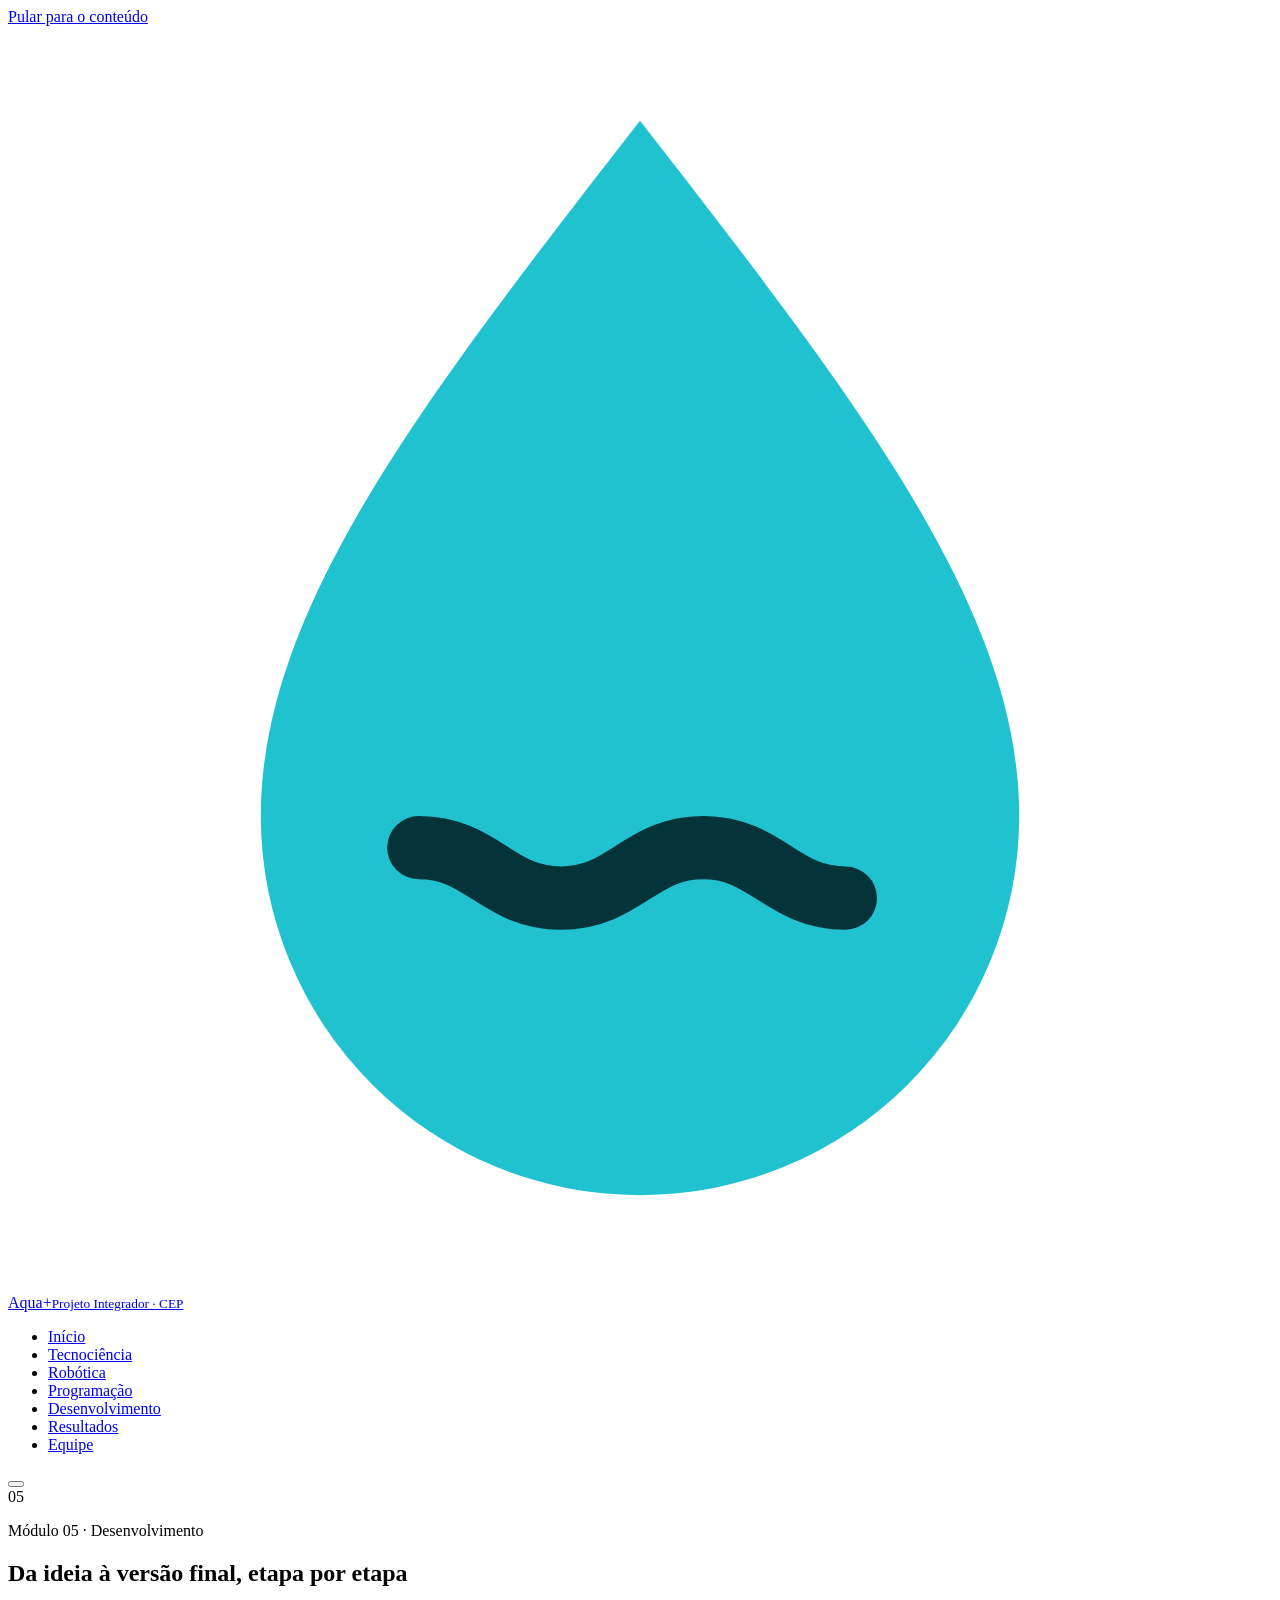
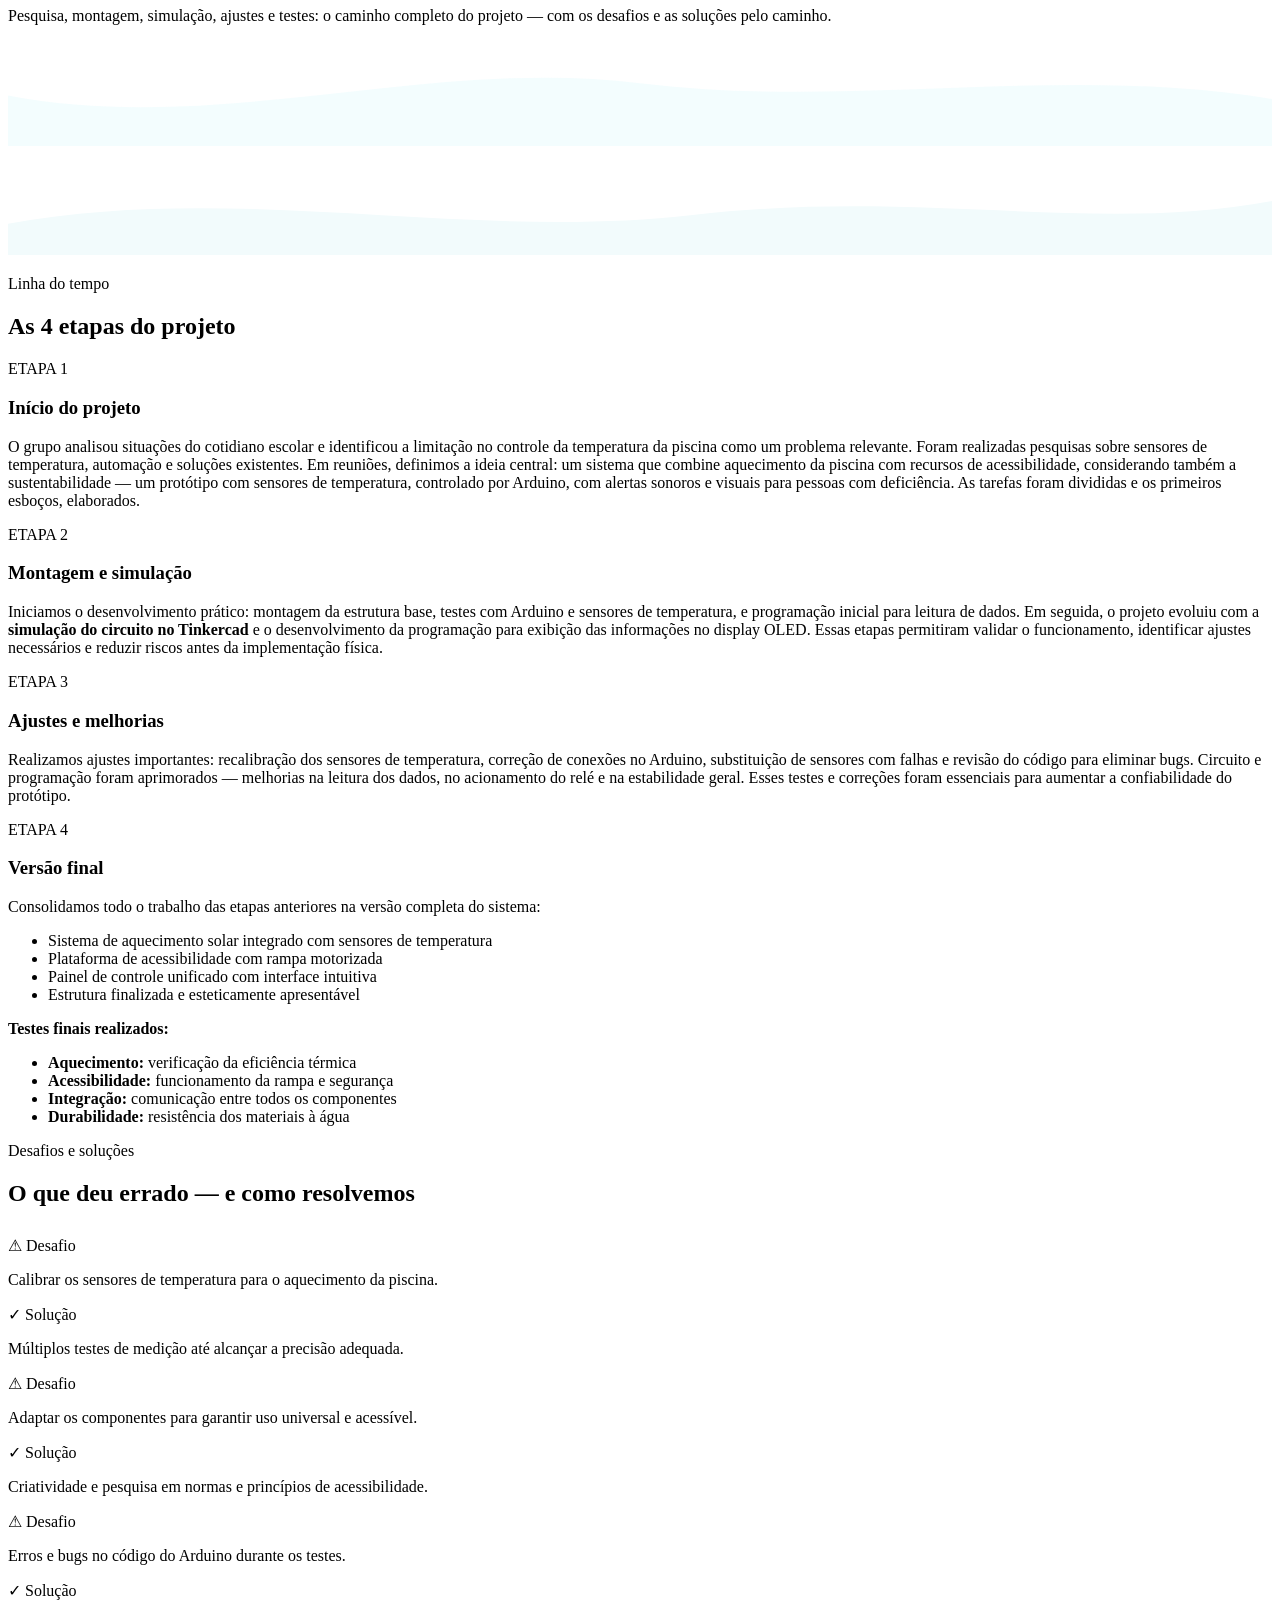
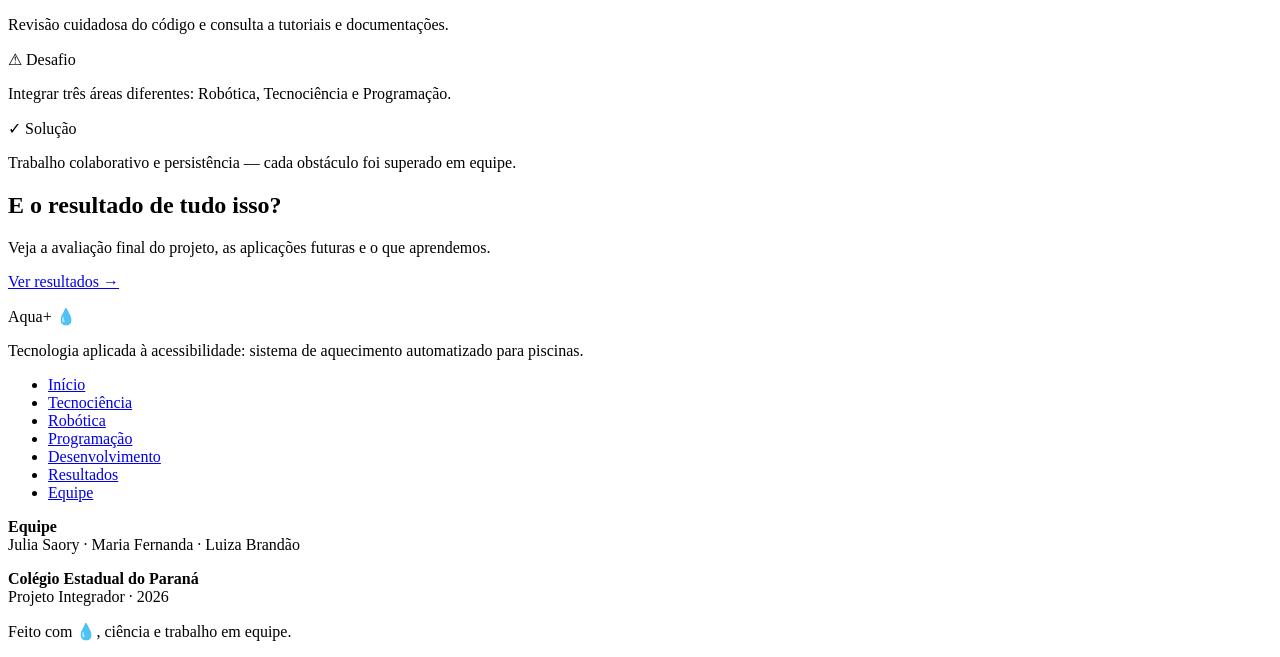
==== desenvolvimento.html @ 969b9881 "Create desenvolvimento.html" ====
<!DOCTYPE html>
<html lang="pt-BR">
<head>
<meta charset="UTF-8">
<meta name="viewport" content="width=device-width, initial-scale=1.0">
<title>Desenvolvimento · Aqua+ — Projeto Integrador CEP</title>
<meta name="description" content="As 4 etapas do projeto: início, montagem e simulação, ajustes e versão final — além dos desafios e soluções encontrados pela equipe.">
<meta name="theme-color" content="#04333a">
<link rel="icon" href="data:image/svg+xml,<svg xmlns=%22http://www.w3.org/2000/svg%22 viewBox=%220 0 100 100%22><text y=%22.9em%22 font-size=%2290%22>💧</text></svg>">
<link rel="preconnect" href="https://fonts.googleapis.com">
<link rel="preconnect" href="https://fonts.gstatic.com" crossorigin>
<link href="https://fonts.googleapis.com/css2?family=Atkinson+Hyperlegible:ital,wght@0,400;0,700;1,400&family=JetBrains+Mono:wght@400;700&family=Unbounded:wght@400;600;700;900&display=swap" rel="stylesheet">
<link rel="stylesheet" href="css/estilo.css">
</head>
<body>
<a class="pular" href="#conteudo">Pular para o conteúdo</a>

<header class="topbar">
  <div class="wrap">
    <a class="brand" href="index.html">
      <svg class="brand-mark" viewBox="0 0 40 40" aria-hidden="true">
        <path d="M20 3C13 12 8 18.5 8 25a12 12 0 0 0 24 0c0-6.5-5-13-12-22Z" fill="#1fc2ce"/>
        <path d="M13 26c2 0 2.5 1.6 4.5 1.6S20 26 22 26s2.5 1.6 4.5 1.6" stroke="#04333a" stroke-width="2" fill="none" stroke-linecap="round"/>
      </svg>
      <span class="brand-text">Aqua+<small>Projeto Integrador · CEP</small></span>
    </a>
    <nav class="menu" aria-label="Navegação principal">
      <ul>
        <li><a href="index.html">Início</a></li>
        <li><a href="tecnociencia.html">Tecnociência</a></li>
        <li><a href="robotica.html">Robótica</a></li>
        <li><a href="programacao.html">Programação</a></li>
        <li><a href="desenvolvimento.html" class="active" aria-current="page">Desenvolvimento</a></li>
        <li><a href="resultados.html">Resultados</a></li>
        <li><a href="equipe.html">Equipe</a></li>
      </ul>
    </nav>
    <button class="nav-toggle" aria-expanded="false" aria-label="Abrir menu">
      <span></span><span></span><span></span>
    </button>
  </div>
</header>

<main id="conteudo">

  <section class="page-hero">
    <span class="ghost" aria-hidden="true">05</span>
    <div class="wrap">
      <p class="mod">Módulo 05 · Desenvolvimento</p>
      <h1>Da ideia à versão final, etapa por etapa</h1>
      <p class="hero-sub">Pesquisa, montagem, simulação, ajustes e testes: o caminho completo do projeto — com os desafios e as soluções pelo caminho.</p>
    </div>
    <div class="waves" aria-hidden="true">
      <svg class="w1" viewBox="0 0 1440 120" preserveAspectRatio="none"><path d="M0 62 C 240 108 480 18 720 48 C 960 78 1200 26 1440 66 L 1440 120 L 0 120 Z" fill="rgba(157,238,243,.12)"/></svg>
      <svg class="w2" viewBox="0 0 1440 120" preserveAspectRatio="none"><path d="M0 84 C 260 36 520 104 780 74 C 1040 44 1240 96 1440 58 L 1440 120 L 0 120 Z" fill="#f2fbfc"/></svg>
    </div>
  </section>

  <!-- LINHA DO TEMPO -->
  <section class="section" id="etapas">
    <div class="wrap">
      <p class="sec-tag">Linha do tempo</p>
      <h2 class="sec-title">As 4 etapas do projeto</h2>

      <div class="timeline">
        <article class="t-item reveal">
          <div class="t-head"><span class="t-badge">ETAPA 1</span><h3>Início do projeto</h3></div>
          <p>
            O grupo analisou situações do cotidiano escolar e identificou a limitação no controle
            da temperatura da piscina como um problema relevante. Foram realizadas pesquisas sobre
            sensores de temperatura, automação e soluções existentes. Em reuniões, definimos a ideia
            central: um sistema que combine aquecimento da piscina com recursos de acessibilidade,
            considerando também a sustentabilidade — um protótipo com sensores de temperatura,
            controlado por Arduino, com alertas sonoros e visuais para pessoas com deficiência.
            As tarefas foram divididas e os primeiros esboços, elaborados.
          </p>
        </article>

        <article class="t-item reveal">
          <div class="t-head"><span class="t-badge">ETAPA 2</span><h3>Montagem e simulação</h3></div>
          <p>
            Iniciamos o desenvolvimento prático: montagem da estrutura base, testes com Arduino e
            sensores de temperatura, e programação inicial para leitura de dados. Em seguida, o
            projeto evoluiu com a <strong>simulação do circuito no Tinkercad</strong> e o
            desenvolvimento da programação para exibição das informações no display OLED. Essas
            etapas permitiram validar o funcionamento, identificar ajustes necessários e reduzir
            riscos antes da implementação física.
          </p>
        </article>

        <article class="t-item reveal">
          <div class="t-head"><span class="t-badge">ETAPA 3</span><h3>Ajustes e melhorias</h3></div>
          <p>
            Realizamos ajustes importantes: recalibração dos sensores de temperatura, correção de
            conexões no Arduino, substituição de sensores com falhas e revisão do código para
            eliminar bugs. Circuito e programação foram aprimorados — melhorias na leitura dos
            dados, no acionamento do relé e na estabilidade geral. Esses testes e correções foram
            essenciais para aumentar a confiabilidade do protótipo.
          </p>
        </article>

        <article class="t-item reveal">
          <div class="t-head"><span class="t-badge">ETAPA 4</span><h3>Versão final</h3></div>
          <p>Consolidamos todo o trabalho das etapas anteriores na versão completa do sistema:</p>
          <ul class="t-list">
            <li>Sistema de aquecimento solar integrado com sensores de temperatura</li>
            <li>Plataforma de acessibilidade com rampa motorizada</li>
            <li>Painel de controle unificado com interface intuitiva</li>
            <li>Estrutura finalizada e esteticamente apresentável</li>
          </ul>
          <p style="margin-top:1rem"><strong>Testes finais realizados:</strong></p>
          <ul class="t-list">
            <li><strong>Aquecimento:</strong> verificação da eficiência térmica</li>
            <li><strong>Acessibilidade:</strong> funcionamento da rampa e segurança</li>
            <li><strong>Integração:</strong> comunicação entre todos os componentes</li>
            <li><strong>Durabilidade:</strong> resistência dos materiais à água</li>
          </ul>
        </article>
      </div>
    </div>
  </section>

  <!-- DESAFIOS -->
  <section class="section" id="desafios" style="padding-top:0">
    <div class="wrap">
      <p class="sec-tag">Desafios e soluções</p>
      <h2 class="sec-title">O que deu errado — e como resolvemos</h2>
      <div class="grid" style="margin-top:1.8rem;gap:1.1rem">
        <div class="d-card reveal">
          <div class="d-l d-desafio"><span class="d-titulo">⚠ Desafio</span><p>Calibrar os sensores de temperatura para o aquecimento da piscina.</p></div>
          <div class="d-l d-solucao"><span class="d-titulo">✓ Solução</span><p>Múltiplos testes de medição até alcançar a precisão adequada.</p></div>
        </div>
        <div class="d-card reveal">
          <div class="d-l d-desafio"><span class="d-titulo">⚠ Desafio</span><p>Adaptar os componentes para garantir uso universal e acessível.</p></div>
          <div class="d-l d-solucao"><span class="d-titulo">✓ Solução</span><p>Criatividade e pesquisa em normas e princípios de acessibilidade.</p></div>
        </div>
        <div class="d-card reveal">
          <div class="d-l d-desafio"><span class="d-titulo">⚠ Desafio</span><p>Erros e bugs no código do Arduino durante os testes.</p></div>
          <div class="d-l d-solucao"><span class="d-titulo">✓ Solução</span><p>Revisão cuidadosa do código e consulta a tutoriais e documentações.</p></div>
        </div>
        <div class="d-card reveal">
          <div class="d-l d-desafio"><span class="d-titulo">⚠ Desafio</span><p>Integrar três áreas diferentes: Robótica, Tecnociência e Programação.</p></div>
          <div class="d-l d-solucao"><span class="d-titulo">✓ Solução</span><p>Trabalho colaborativo e persistência — cada obstáculo foi superado em equipe.</p></div>
        </div>
      </div>
    </div>
  </section>

  <!-- CTA -->
  <section class="section" style="padding-top:0">
    <div class="wrap">
      <div class="cta-band reveal">
        <div>
          <h2>E o resultado de tudo isso?</h2>
          <p>Veja a avaliação final do projeto, as aplicações futuras e o que aprendemos.</p>
        </div>
        <a class="btn btn-solid" href="resultados.html" style="position:relative;z-index:2">Ver resultados →</a>
      </div>
    </div>
  </section>

</main>

<footer class="footer">
  <div class="wrap footer-grid">
    <div>
      <p class="footer-brand">Aqua+ 💧</p>
      <p>Tecnologia aplicada à acessibilidade: sistema de aquecimento automatizado para piscinas.</p>
    </div>
    <nav aria-label="Mapa do site">
      <ul>
        <li><a href="index.html">Início</a></li>
        <li><a href="tecnociencia.html">Tecnociência</a></li>
        <li><a href="robotica.html">Robótica</a></li>
        <li><a href="programacao.html">Programação</a></li>
        <li><a href="desenvolvimento.html">Desenvolvimento</a></li>
        <li><a href="resultados.html">Resultados</a></li>
        <li><a href="equipe.html">Equipe</a></li>
      </ul>
    </nav>
    <div>
      <p><strong>Equipe</strong><br>Julia Saory · Maria Fernanda · Luiza Brandão</p>
      <p><strong>Colégio Estadual do Paraná</strong><br>Projeto Integrador · <span id="ano">2026</span></p>
    </div>
  </div>
  <div class="wrap footer-base"><p>Feito com 💧, ciência e trabalho em equipe.</p></div>
</footer>

<script src="js/script.js"></script>
</body>
</html>
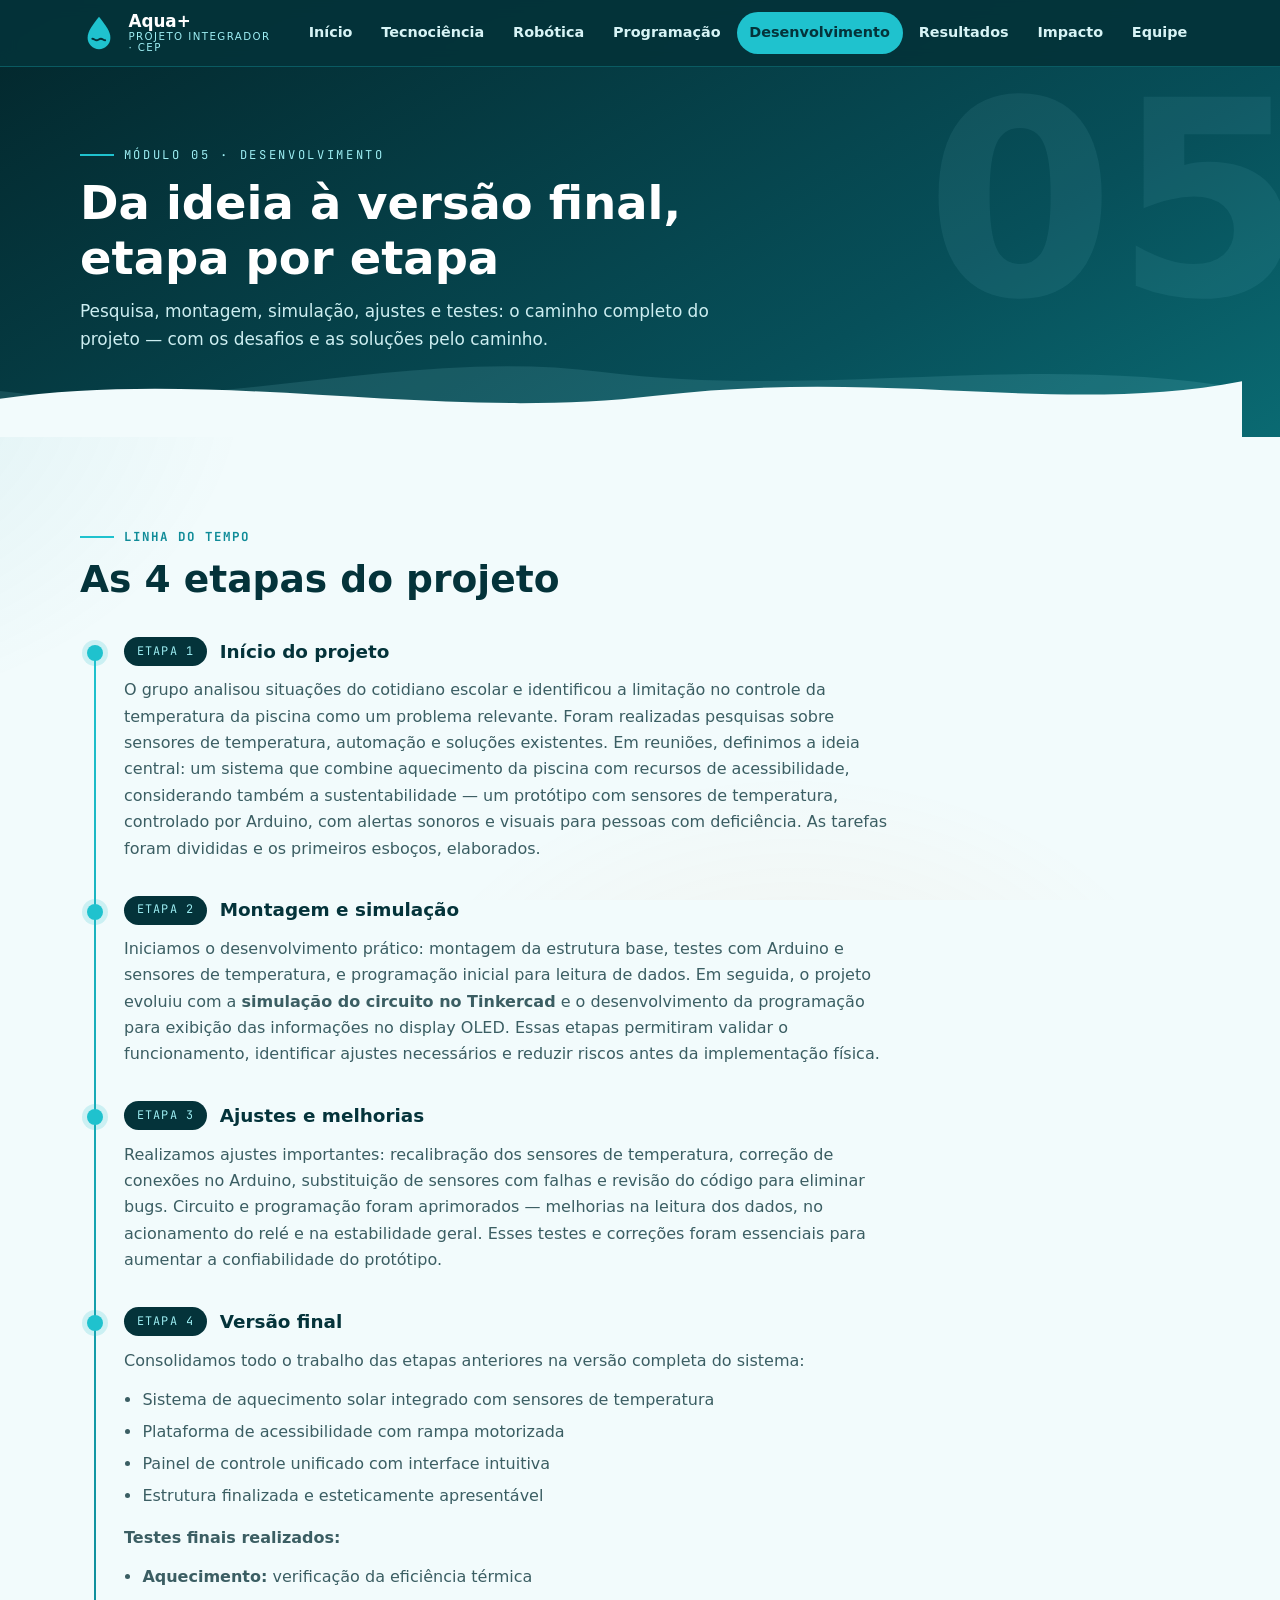
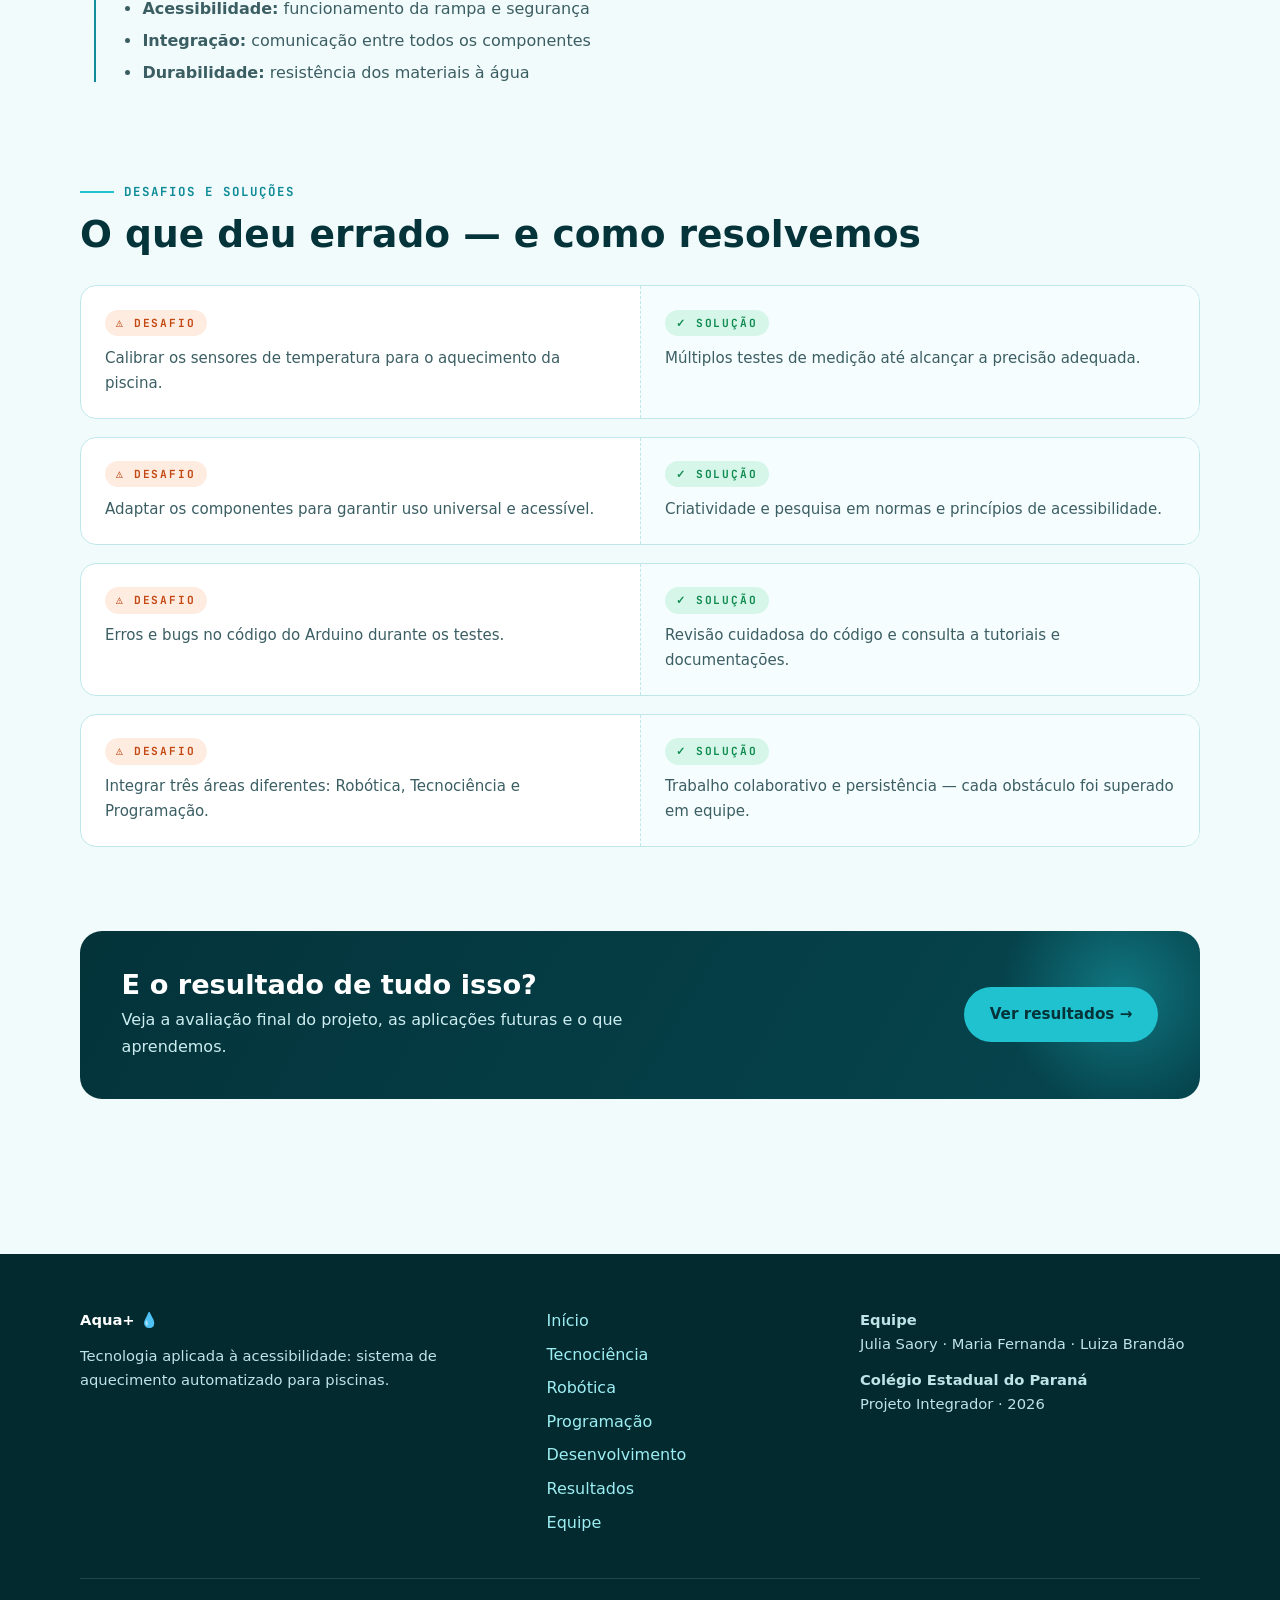
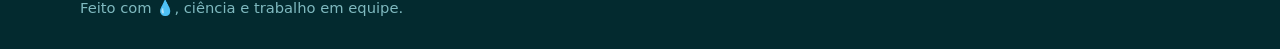
==== commit 3adc01fd: "Add 'Impacto' link to navigation menu" ====
--- a/desenvolvimento.html
+++ b/desenvolvimento.html
@@ -32,7 +32,9 @@
         <li><a href="programacao.html">Programação</a></li>
         <li><a href="desenvolvimento.html" class="active" aria-current="page">Desenvolvimento</a></li>
         <li><a href="resultados.html">Resultados</a></li>
+        <li><a href="impacto.html">Impacto</a></li>
         <li><a href="equipe.html">Equipe</a></li>
+      
       </ul>
     </nav>
     <button class="nav-toggle" aria-expanded="false" aria-label="Abrir menu">
--- a/css/estilo.css
+++ b/css/estilo.css
@@ -0,0 +1,515 @@
+/* ==========================================================================
+   AQUA+ · Projeto Integrador — Robótica, Tecnociência e Programação
+   Paleta: teal profundo + ciano + branco (identidade do PDF)
+   Tipografia: Unbounded (títulos) + Atkinson Hyperlegible (texto) —
+   fonte desenhada para facilitar a leitura, escolha coerente com o
+   tema de acessibilidade do projeto.
+   ========================================================================== */
+
+:root{
+  --fundo:#f2fbfc;        --papel:#ffffff;
+  --tinta:#072e33;        --tinta-suave:#3b5e63;
+  --profundo:#04333a;     --profundo-2:#06464f;
+  --teal:#0f8b98;         --ciano:#1fc2ce;
+  --agua-clara:#9deef3;   --espuma:#d9f6f8;
+  --calor:#ff8a3d;        --calor-2:#f45d2c;
+  --ok:#31d482;           --borda:#bfe7ea;
+  --raio:16px;
+  --sombra:0 14px 34px rgba(4,51,58,.12);
+  --display:'Unbounded',system-ui,sans-serif;
+  --corpo:'Atkinson Hyperlegible',system-ui,sans-serif;
+  --mono:'JetBrains Mono',ui-monospace,monospace;
+}
+
+*{margin:0;padding:0;box-sizing:border-box}
+html{scroll-behavior:smooth}
+[id]{scroll-margin-top:92px}
+img,svg{max-width:100%;height:auto}
+body{
+  font-family:var(--corpo);color:var(--tinta);background:var(--fundo);
+  line-height:1.65;-webkit-font-smoothing:antialiased;
+}
+/* fundo ambiente em camadas (água + calor, bem sutil) */
+body::before{
+  content:"";position:fixed;inset:0;z-index:-1;pointer-events:none;
+  background:
+    radial-gradient(60rem 40rem at 112% -10%, rgba(31,194,206,.16), transparent 60%),
+    radial-gradient(50rem 36rem at -18% 42%, rgba(15,139,152,.10), transparent 60%),
+    radial-gradient(42rem 30rem at 62% 118%, rgba(255,138,61,.08), transparent 60%);
+}
+h1,h2,h3,h4{font-family:var(--display);line-height:1.18;color:var(--profundo)}
+a{color:var(--teal)}
+:focus-visible{outline:3px solid var(--ciano);outline-offset:3px;border-radius:6px}
+
+.pular{
+  position:absolute;left:-999px;top:0;background:var(--ciano);color:var(--profundo);
+  padding:.7rem 1.2rem;border-radius:0 0 10px 0;font-weight:700;z-index:99;text-decoration:none;
+}
+.pular:focus{left:0}
+
+.wrap{width:min(1120px,92%);margin-inline:auto}
+.section{padding:clamp(3.2rem,6.5vw,5.5rem) 0}
+.sec-tag{
+  display:inline-flex;align-items:center;gap:.6rem;font-family:var(--mono);
+  font-size:.78rem;letter-spacing:.16em;text-transform:uppercase;color:var(--teal);font-weight:700;
+}
+.sec-tag::before{content:"";width:34px;height:2px;background:var(--ciano)}
+.sec-title{font-size:clamp(1.55rem,3.4vw,2.35rem);font-weight:700;margin:.6rem 0 .7rem}
+.sec-lead{max-width:66ch;color:var(--tinta-suave);font-size:1.05rem}
+.nota{font-size:.8rem;color:var(--tinta-suave);margin-top:.9rem}
+
+/* ---------- Botões e chips ---------- */
+.btn{
+  display:inline-flex;align-items:center;gap:.5rem;font-family:var(--corpo);font-weight:700;
+  padding:.8rem 1.5rem;border-radius:999px;border:2px solid transparent;cursor:pointer;
+  text-decoration:none;font-size:.95rem;transition:transform .25s,background .25s,border-color .25s;
+}
+.btn:active{transform:scale(.97)}
+.btn-solid{background:var(--ciano);color:var(--profundo)}
+.btn-solid:hover{background:var(--agua-clara);transform:translateY(-2px)}
+.btn-teal{background:var(--teal);color:#fff}
+.btn-teal:hover{background:var(--profundo-2);transform:translateY(-2px)}
+.btn-line{border-color:rgba(157,238,243,.55);color:#eafcff;background:transparent}
+.btn-line:hover{border-color:var(--agua-clara);background:rgba(31,194,206,.12)}
+.btn-line-dark{border-color:var(--teal);color:var(--teal);background:transparent}
+.btn-line-dark:hover{background:rgba(15,139,152,.08)}
+.tag{
+  display:inline-block;background:var(--papel);border:1px solid var(--borda);color:var(--profundo-2);
+  padding:.4rem .85rem;border-radius:999px;font-size:.86rem;font-weight:700;margin:.25rem .3rem .25rem 0;
+}
+
+/* ---------- Barra de navegação ---------- */
+.topbar{
+  position:fixed;inset:0 0 auto;z-index:50;background:rgba(4,51,58,.93);
+  backdrop-filter:blur(8px);border-bottom:1px solid rgba(31,194,206,.28);
+}
+.topbar .wrap{display:flex;align-items:center;justify-content:space-between;gap:1rem;min-height:66px}
+.brand{display:flex;align-items:center;gap:.65rem;text-decoration:none}
+.brand-mark{width:38px;height:38px;flex:none}
+.brand-text{font-family:var(--display);font-weight:700;font-size:1.05rem;color:#fff;line-height:1.05}
+.brand-text small{
+  display:block;font-family:var(--corpo);font-weight:400;font-size:.64rem;
+  letter-spacing:.14em;text-transform:uppercase;color:var(--agua-clara);
+}
+.menu ul{display:flex;gap:.2rem;list-style:none}
+.menu a{
+  display:block;padding:.55rem .8rem;color:#d7f4f6;text-decoration:none;font-weight:700;
+  font-size:.9rem;border-radius:999px;transition:background .25s,color .25s;
+}
+.menu a:hover{color:#fff;background:rgba(31,194,206,.16)}
+.menu a.active{color:var(--profundo);background:var(--ciano)}
+.nav-toggle{display:none;background:none;border:0;padding:.65rem;cursor:pointer}
+.nav-toggle span{display:block;width:24px;height:2px;background:#fff;border-radius:2px;margin:5px 0;transition:.3s}
+
+/* ---------- Hero (Home) ---------- */
+.hero{
+  position:relative;overflow:hidden;color:#fff;padding:9rem 0 0;
+  background:linear-gradient(155deg,#032329 0%,#05434c 55%,#0a5e68 100%);
+}
+.hero::after{
+  content:"";position:absolute;inset:0;pointer-events:none;
+  background:radial-gradient(42rem 26rem at 80% 12%,rgba(31,194,206,.20),transparent 62%);
+  animation:respiro 8s ease-in-out infinite alternate;
+}
+@keyframes respiro{from{opacity:.55}to{opacity:1}}
+.hero-grid{
+  position:relative;z-index:2;display:grid;grid-template-columns:1.12fr .88fr;
+  gap:3rem;align-items:center;padding-bottom:8.5rem;
+}
+.eyebrow{
+  font-family:var(--mono);font-size:.78rem;letter-spacing:.18em;text-transform:uppercase;
+  color:var(--agua-clara);margin-bottom:1.1rem;
+}
+.hero-title{color:#fff;font-size:clamp(2.1rem,5.2vw,3.7rem);font-weight:900;margin-bottom:1.1rem}
+.hero-title em{
+  font-style:normal;color:var(--agua-clara);
+  text-decoration:underline wavy rgba(255,138,61,.75);
+  text-decoration-thickness:3px;text-underline-offset:.35em;
+}
+.hero-sub{color:#cdeef1;max-width:56ch;font-size:1.06rem}
+.hero-actions{display:flex;flex-wrap:wrap;gap:.9rem;margin:1.6rem 0 1.4rem}
+.hero-disc{display:flex;flex-wrap:wrap;gap:.55rem}
+.chip-disc{
+  color:#eafcff;text-decoration:none;font-size:.85rem;font-weight:700;padding:.45rem .95rem;
+  border:1px solid rgba(157,238,243,.4);border-radius:999px;background:rgba(31,194,206,.08);
+  transition:background .25s,transform .25s;
+}
+.chip-disc:hover{background:rgba(31,194,206,.22);transform:translateY(-2px)}
+
+/* ondas no rodapé do hero */
+.waves{position:absolute;left:0;right:0;bottom:-1px;height:110px;overflow:hidden;pointer-events:none;z-index:1}
+.waves svg{position:absolute;bottom:0;left:-3%;width:106%;height:100%}
+.w1{animation:balanco 9s ease-in-out infinite alternate}
+.w2{animation:balanco 6.5s ease-in-out infinite alternate-reverse}
+@keyframes balanco{from{transform:translateX(-1.3%)}to{transform:translateX(1.3%)}}
+
+/* ---------- Display estilo OLED ---------- */
+.oled{
+  position:relative;background:#050d0f;border:1px solid rgba(157,238,243,.35);border-radius:18px;
+  padding:1.4rem 1.5rem;font-family:var(--mono);color:var(--agua-clara);
+  box-shadow:0 0 0 6px rgba(31,194,206,.08),0 26px 60px rgba(0,0,0,.45);
+}
+.oled::after{
+  content:"";position:absolute;inset:0;border-radius:18px;pointer-events:none;
+  background:linear-gradient(115deg,rgba(255,255,255,.09),transparent 42%);
+}
+.oled-head{
+  display:flex;justify-content:space-between;gap:1rem;font-size:.68rem;letter-spacing:.18em;
+  color:#5fb9c0;border-bottom:1px dashed rgba(157,238,243,.25);padding-bottom:.6rem;margin-bottom:.9rem;
+}
+.oled-temp{
+  font-size:clamp(2.3rem,5vw,3.3rem);font-weight:700;color:#eafcff;
+  text-shadow:0 0 20px rgba(31,194,206,.55);margin-bottom:.6rem;
+}
+.oled-line{display:flex;justify-content:space-between;font-size:.85rem;padding:.22rem 0}
+.oled-status{margin-top:.8rem;font-size:.8rem;color:#7fcdd3}
+.oled .ok{color:var(--ok)} .oled .standby{color:#ffd27a}
+.cursor{animation:pisca 1s steps(2) infinite}
+@keyframes pisca{50%{opacity:0}}
+
+/* ---------- Faixa de estatísticas ---------- */
+.stats{position:relative;z-index:3;margin-top:-3.4rem}
+.stats-grid{
+  display:grid;grid-template-columns:repeat(4,1fr);background:var(--papel);
+  border:1px solid var(--borda);border-radius:var(--raio);box-shadow:var(--sombra);overflow:hidden;
+}
+.stat{padding:1.35rem 1.55rem;border-left:1px solid var(--borda)}
+.stat:first-child{border-left:0}
+.stat b{display:block;font-family:var(--display);font-size:clamp(1.15rem,2.3vw,1.6rem);color:var(--profundo-2);margin-bottom:.2rem}
+.stat span{font-size:.84rem;color:var(--tinta-suave)}
+
+/* ---------- Hero das páginas internas ---------- */
+.page-hero{
+  position:relative;overflow:hidden;color:#fff;padding:8.6rem 0 5.2rem;
+  background:linear-gradient(150deg,#03262b,#07505a 70%,#0a6a72);
+}
+.page-hero h1{color:#fff;font-size:clamp(1.8rem,4.4vw,2.9rem);font-weight:800;max-width:22ch;margin:.7rem 0 .8rem}
+.page-hero .hero-sub{max-width:62ch}
+.page-hero .mod{
+  font-family:var(--mono);font-size:.76rem;letter-spacing:.22em;text-transform:uppercase;
+  color:var(--agua-clara);display:inline-flex;align-items:center;gap:.6rem;
+}
+.page-hero .mod::before{content:"";width:34px;height:2px;background:var(--ciano)}
+.ghost{
+  position:absolute;right:-1.5rem;top:46%;transform:translateY(-50%);z-index:0;
+  font-family:var(--display);font-weight:900;line-height:1;user-select:none;pointer-events:none;
+  font-size:clamp(9rem,24vw,17rem);color:rgba(157,238,243,.07);
+}
+.page-hero .wrap{position:relative;z-index:2}
+
+/* ---------- Grades e cards ---------- */
+.grid{display:grid;gap:1.25rem}
+.g2{grid-template-columns:repeat(2,1fr)}
+.g3{grid-template-columns:repeat(3,1fr)}
+.g4{grid-template-columns:repeat(4,1fr)}
+.split{display:grid;grid-template-columns:1.08fr .92fr;gap:2.6rem;align-items:start}
+.card{
+  background:var(--papel);border:1px solid var(--borda);border-radius:var(--raio);
+  padding:1.55rem;position:relative;transition:transform .3s,box-shadow .3s,border-color .3s;
+}
+@media(hover:hover){
+  .card:hover{transform:translateY(-5px);box-shadow:var(--sombra);border-color:var(--ciano)}
+}
+.card .ico{
+  width:48px;height:48px;border-radius:13px;display:grid;place-items:center;font-size:1.45rem;
+  background:var(--espuma);border:1px solid var(--borda);margin-bottom:1rem;
+}
+.card.heat .ico{background:#ffeadb;border-color:#ffd0b0}
+.card h3{font-size:1.02rem;margin-bottom:.45rem}
+.card p{color:var(--tinta-suave);font-size:.94rem}
+.card-link{display:inline-block;margin-top:.9rem;font-weight:700;text-decoration:none;color:var(--teal)}
+.card-link:hover{text-decoration:underline}
+.card ul{margin:.6rem 0 0 1.1rem;color:var(--tinta-suave);font-size:.92rem}
+.card li{margin-bottom:.3rem}
+
+.painel{
+  background:linear-gradient(140deg,#05434c,#04333a);color:#eafcff;border-radius:20px;
+  padding:2.1rem 2.2rem;position:relative;overflow:hidden;
+}
+.painel::after{
+  content:"";position:absolute;right:-60px;top:-70px;width:230px;height:230px;border-radius:50%;
+  background:radial-gradient(circle,rgba(31,194,206,.35),transparent 65%);pointer-events:none;
+}
+.painel p{color:#cdeef1}
+.painel-rotulo{
+  font-family:var(--mono);font-size:.72rem;letter-spacing:.2em;text-transform:uppercase;
+  color:var(--agua-clara);margin-bottom:.7rem;
+}
+
+.checklist{list-style:none;display:grid;gap:.8rem}
+.checklist li{
+  display:flex;gap:.85rem;align-items:flex-start;background:var(--papel);
+  border:1px solid var(--borda);border-radius:13px;padding:.95rem 1.15rem;
+}
+.checklist .ok{
+  flex:none;width:27px;height:27px;border-radius:50%;display:grid;place-items:center;
+  background:rgba(49,212,130,.16);color:#0f8b50;font-weight:700;font-size:.85rem;
+}
+.checklist .melhoria .ok{background:rgba(255,138,61,.2);color:#c24914}
+
+/* ---------- Linha do tempo ---------- */
+.timeline{position:relative;display:grid;gap:2.1rem;padding-left:44px;margin-top:2.2rem}
+.timeline::before{
+  content:"";position:absolute;left:14px;top:10px;bottom:10px;width:2px;
+  background:linear-gradient(var(--ciano),var(--teal));
+}
+.t-item{position:relative}
+.t-item::before{
+  content:"";position:absolute;left:-37px;top:8px;width:16px;height:16px;border-radius:50%;
+  background:var(--ciano);box-shadow:0 0 0 5px rgba(31,194,206,.18);
+}
+.t-head{display:flex;flex-wrap:wrap;align-items:center;gap:.8rem;margin-bottom:.7rem}
+.t-badge{
+  font-family:var(--mono);font-size:.74rem;letter-spacing:.1em;background:var(--profundo);
+  color:var(--agua-clara);padding:.3rem .8rem;border-radius:999px;
+}
+.t-item h3{font-size:1.15rem}
+.t-item p{color:var(--tinta-suave);max-width:75ch}
+.t-list{margin:.8rem 0 0 1.15rem;color:var(--tinta-suave)}
+.t-list li{margin-bottom:.35rem}
+
+/* ---------- Desafios × Soluções ---------- */
+.d-card{
+  display:grid;grid-template-columns:1fr 1fr;background:var(--papel);
+  border:1px solid var(--borda);border-radius:var(--raio);overflow:hidden;
+}
+.d-l{padding:1.4rem 1.5rem}
+.d-l + .d-l{border-left:1px dashed var(--borda);background:#f6fdfe}
+.d-titulo{
+  display:inline-block;font-family:var(--mono);font-size:.7rem;letter-spacing:.16em;
+  text-transform:uppercase;padding:.25rem .7rem;border-radius:999px;margin-bottom:.6rem;font-weight:700;
+}
+.d-desafio .d-titulo{background:rgba(255,138,61,.16);color:#c24914}
+.d-solucao .d-titulo{background:rgba(49,212,130,.16);color:#0f8b50}
+.d-l p{color:var(--tinta-suave);font-size:.94rem}
+
+/* ---------- Fluxo (Robótica) ---------- */
+.flow{display:grid;grid-template-columns:1fr 36px 1fr 36px 1fr;gap:.9rem;align-items:stretch;margin-top:2rem}
+.flow-node{
+  background:var(--papel);border:1px solid var(--borda);border-radius:var(--raio);
+  padding:1.5rem;text-align:center;transition:transform .3s,box-shadow .3s;
+}
+.flow-node:hover{transform:translateY(-4px);box-shadow:var(--sombra)}
+.flow-node .f-ico{font-size:2rem;display:block;margin-bottom:.7rem}
+.flow-node h3{font-size:1rem;margin-bottom:.4rem}
+.flow-node p{color:var(--tinta-suave);font-size:.9rem}
+.flow-arrow{display:grid;place-items:center;color:var(--teal);font-size:1.7rem;animation:empurra 1.6s ease-in-out infinite}
+@keyframes empurra{50%{transform:translateX(6px)}}
+
+/* ---------- Etapas de lógica (Programação) ---------- */
+.steps{list-style:none;display:grid;gap:1rem;counter-reset:passo}
+.steps li{
+  display:grid;grid-template-columns:52px 1fr;gap:1.15rem;align-items:center;
+  background:var(--papel);border:1px solid var(--borda);border-radius:var(--raio);padding:1.15rem 1.4rem;
+}
+.f-num{
+  width:52px;height:52px;border-radius:14px;background:var(--profundo);color:var(--agua-clara);
+  font-family:var(--display);font-weight:700;font-size:1.2rem;display:grid;place-items:center;
+}
+.steps h3{font-size:1rem;margin-bottom:.2rem}
+.steps p{color:var(--tinta-suave);font-size:.93rem}
+
+/* ---------- Bloco de código ---------- */
+.codigo{
+  background:#04262b;border:1px solid rgba(31,194,206,.3);border-radius:14px;overflow:hidden;
+  box-shadow:var(--sombra);
+}
+.cod-head{
+  display:flex;gap:.6rem;align-items:center;padding:.7rem 1.1rem;
+  border-bottom:1px solid rgba(157,238,243,.16);font-family:var(--mono);font-size:.75rem;color:#7fcdd3;
+}
+.codigo pre{
+  padding:1.15rem 1.25rem;overflow:auto;font-family:var(--mono);
+  font-size:.85rem;line-height:1.65;color:#d9f6f8;
+}
+.kw{color:#5ee1e6;font-weight:700}.fn{color:#ffd27a}.str{color:#9ff0b0}
+.num{color:#ffb08a}.com{color:#5e8a8f;font-style:italic}.pp{color:#9deef3}
+
+/* ---------- Simulador ---------- */
+.sim{display:grid;grid-template-columns:1fr 1fr;gap:2.2rem;align-items:center;margin-top:2rem}
+.sim-controls{background:var(--papel);border:1px solid var(--borda);border-radius:var(--raio);padding:1.8rem}
+.sim-label{display:flex;justify-content:space-between;align-items:center;font-weight:700;margin-bottom:.7rem}
+.sim-out{font-family:var(--mono);color:var(--teal);font-size:1.15rem}
+input[type=range]{width:100%;accent-color:var(--teal);cursor:pointer;height:2rem}
+.sim-actions{display:flex;flex-wrap:wrap;align-items:center;gap:1rem;margin:1.2rem 0}
+.sim-alvo{font-size:.9rem;color:var(--tinta-suave)}
+.sim-leds{list-style:none;display:grid;gap:.55rem;margin-top:.6rem}
+.sim-leds li{display:flex;align-items:center;gap:.65rem;font-size:.92rem;color:var(--tinta-suave)}
+.led{
+  width:13px;height:13px;border-radius:50%;background:#2a4d52;flex:none;
+  box-shadow:inset 0 0 3px rgba(0,0,0,.6);transition:.3s;
+}
+.led.on{background:var(--ok);box-shadow:0 0 13px var(--ok)}
+#led-rele.on{background:var(--calor);box-shadow:0 0 13px var(--calor)}
+.gauge{
+  position:relative;height:10px;border-radius:99px;margin-top:1.15rem;
+  background:linear-gradient(90deg,#3aa7c9,#1fc2ce 45%,#ffd27a 72%,#ff8a3d);
+}
+.gauge-zone{
+  position:absolute;top:-5px;bottom:-5px;left:58%;width:4%;
+  background:rgba(255,255,255,.35);border:1px solid #fff;border-radius:6px;
+}
+.gauge-pin{
+  position:absolute;top:50%;left:44%;width:17px;height:17px;border-radius:50%;
+  background:#fff;border:3px solid var(--profundo);transform:translate(-50%,-50%);
+  transition:left .25s;box-shadow:0 2px 8px rgba(0,0,0,.4);
+}
+.gauge-scale{display:flex;justify-content:space-between;font-family:var(--mono);font-size:.68rem;color:#5fb9c0;margin-top:.45rem}
+
+/* ---------- Tecnociência: visuais de óptica ---------- */
+.vis{
+  height:112px;border-radius:13px;border:1px solid var(--borda);position:relative;
+  overflow:hidden;margin-bottom:1.15rem;
+}
+.vis i{position:absolute;width:3px;border-radius:2px;background:linear-gradient(#fff,#ffd27a)}
+.vis-absorcao{background:linear-gradient(180deg,#d9f6f8 0 52%,#0a4a52 52%)}
+.vis-absorcao i{height:42px;top:6px;transform:rotate(18deg)}
+.vis-absorcao i:nth-of-type(1){left:24%}
+.vis-absorcao i:nth-of-type(2){left:48%}
+.vis-absorcao i:nth-of-type(3){left:72%}
+.vis-absorcao::before{content:"☀";position:absolute;top:6px;left:8px;font-size:1.3rem}
+.vis-absorcao::after{
+  content:"▲ energia térmica";position:absolute;bottom:8px;right:10px;
+  color:#9deef3;font-size:.66rem;font-family:var(--mono);letter-spacing:.08em;
+}
+.vis-reflexao{background:#0a4a52}
+.vis-reflexao::before{
+  content:"";position:absolute;left:10%;right:10%;bottom:26px;height:4px;border-radius:2px;
+  background:linear-gradient(90deg,#1fc2ce,#9deef3);
+}
+.vis-reflexao i{height:54px;bottom:30px}
+.vis-reflexao i:nth-of-type(1){left:38%;transform:rotate(45deg);transform-origin:bottom center}
+.vis-reflexao i:nth-of-type(2){left:calc(38% + 2px);transform:rotate(-45deg);transform-origin:bottom center}
+.vis-refracao{background:linear-gradient(180deg,#eafcff 0 50%,#7adfe6 50%)}
+.vis-refracao i{width:4px;left:50%;background:linear-gradient(#ffb08a,#f45d2c)}
+.vis-refracao i:nth-of-type(1){height:46px;top:6px;transform:translateX(-50%) rotate(24deg);transform-origin:bottom center}
+.vis-refracao i:nth-of-type(2){height:46px;top:52px;transform:translateX(-50%) rotate(9deg);transform-origin:top center}
+
+/* Disco de Newton */
+.analogias{display:grid;grid-template-columns:1fr 1fr;gap:1.25rem;margin-top:2rem}
+.disco-area{text-align:center}
+.disco-wrap{position:relative;width:180px;height:180px;margin:1.2rem auto}
+.disco{
+  width:100%;height:100%;border-radius:50%;position:relative;
+  background:conic-gradient(#ff5d5d,#ffa94d,#ffe74c,#7bd94c,#4cc9f0,#7b68ee,#ff5d5d);
+  box-shadow:0 10px 26px rgba(4,51,58,.25),inset 0 0 0 6px #fff;
+}
+.disco::after{
+  content:"";position:absolute;inset:0;border-radius:50%;background:rgba(255,255,255,.6);
+  opacity:0;transition:opacity .5s;
+}
+.disco.girando{animation:girar 1.1s linear infinite}
+.disco.girando::after{opacity:1}
+@keyframes girar{to{transform:rotate(360deg)}}
+.figura{background:var(--papel);border:1px solid var(--borda);border-radius:var(--raio);padding:1.4rem}
+.figura figcaption{font-size:.85rem;color:var(--tinta-suave);margin-top:.8rem}
+
+/* Fórmulas e passos de cálculo */
+.passos{display:grid;gap:.7rem;margin-top:1.6rem}
+.passo{
+  display:flex;flex-wrap:wrap;justify-content:space-between;gap:.5rem;align-items:baseline;
+  background:var(--papel);border:1px solid var(--borda);border-radius:12px;padding:.85rem 1.2rem;
+}
+.passo span{color:var(--tinta-suave);font-size:.9rem}
+.passo b{font-family:var(--mono);font-size:.92rem;color:var(--profundo-2)}
+.passo.destaque{background:var(--profundo);border-color:var(--profundo)}
+.passo.destaque span{color:var(--agua-clara)}
+.passo.destaque b{color:#fff}
+.formula-chips{display:flex;flex-wrap:wrap;gap:.6rem;margin-top:1.1rem}
+
+/* Calculadora */
+.calc{
+  background:var(--papel);border:1px solid var(--borda);border-radius:20px;
+  box-shadow:var(--sombra);padding:2rem;display:grid;grid-template-columns:1fr 1fr;gap:2rem;margin-top:2rem;
+}
+.calc label{display:block;font-weight:700;margin-bottom:.4rem;font-size:.92rem}
+.calc input{
+  width:100%;padding:.75rem .9rem;border:1.5px solid var(--borda);border-radius:10px;
+  font-family:var(--mono);font-size:1rem;color:var(--profundo-2);background:#fbfeff;margin-bottom:1.1rem;
+}
+.calc input:focus{outline:3px solid var(--ciano);outline-offset:2px;border-color:var(--ciano)}
+.calc-resultado{
+  background:var(--profundo);border-radius:var(--raio);padding:1.6rem;color:#eafcff;
+  display:grid;gap:.9rem;align-content:center;
+}
+.res-num{font-family:var(--mono);font-size:clamp(1.05rem,2vw,1.35rem);color:#fff;font-weight:700}
+.res-lbl{font-size:.75rem;letter-spacing:.14em;text-transform:uppercase;color:var(--agua-clara)}
+
+/* ---------- Equipe ---------- */
+.eq-card{text-align:center}
+.avatar{
+  width:96px;height:96px;border-radius:50%;margin:0 auto 1.1rem;display:grid;place-items:center;
+  font-family:var(--display);font-weight:900;font-size:1.7rem;color:#fff;
+  box-shadow:0 10px 24px rgba(4,51,58,.22);
+}
+.av-1{background:linear-gradient(140deg,#0f8b98,#1fc2ce)}
+.av-2{background:linear-gradient(140deg,#06464f,#0f8b98)}
+.av-3{background:linear-gradient(140deg,#f45d2c,#ff8a3d)}
+.eq-card h3{font-size:1.1rem}
+.eq-card p{color:var(--tinta-suave);font-size:.9rem}
+
+/* ---------- CTA final ---------- */
+.cta-band{
+  display:flex;flex-wrap:wrap;justify-content:space-between;align-items:center;gap:1.6rem;
+  background:linear-gradient(120deg,var(--profundo),var(--profundo-2));border-radius:22px;
+  color:#fff;padding:2.4rem 2.6rem;position:relative;overflow:hidden;
+}
+.cta-band::after{
+  content:"";position:absolute;right:-50px;top:-70px;width:260px;height:260px;border-radius:50%;
+  background:radial-gradient(circle,rgba(31,194,206,.4),transparent 65%);pointer-events:none;
+}
+.cta-band h2{color:#fff;font-size:clamp(1.25rem,2.6vw,1.7rem);margin-bottom:.4rem}
+.cta-band p{color:#cdeef1;max-width:52ch}
+
+/* ---------- Rodapé ---------- */
+.footer{background:#032a2f;color:#bfe4e8;margin-top:4.5rem}
+.footer-grid{display:grid;grid-template-columns:1.25fr .8fr 1fr;gap:2.6rem;padding:3.4rem 0 2.6rem}
+.footer-brand{font-family:var(--display);font-weight:700;font-size:1.35rem;color:#fff;margin-bottom:.6rem}
+.footer nav ul{list-style:none;display:grid;gap:.45rem}
+.footer a{color:#9deef3;text-decoration:none}
+.footer a:hover{text-decoration:underline}
+.footer p{font-size:.92rem;margin-bottom:.7rem}
+.footer-base{border-top:1px solid rgba(157,238,243,.15);padding:1.1rem 0;font-size:.82rem;color:#7fb9bf}
+
+/* ---------- Animação de entrada ---------- */
+.reveal{opacity:0;transform:translateY(26px);transition:opacity .7s ease,transform .7s ease}
+.reveal.visivel{opacity:1;transform:none}
+
+/* ---------- Responsivo ---------- */
+@media(max-width:1000px){
+  .g4{grid-template-columns:repeat(2,1fr)}
+  .hero-grid{grid-template-columns:1fr;gap:2.4rem}
+  .hero-painel{max-width:430px}
+  .split{grid-template-columns:1fr}
+}
+@media(max-width:880px){
+  .nav-toggle{display:block}
+  .topbar .menu{
+    position:absolute;top:100%;left:0;right:0;background:var(--profundo);
+    border-bottom:1px solid rgba(31,194,206,.3);display:none;padding:1rem 4%;
+  }
+  .topbar.aberto .menu{display:block}
+  .menu ul{flex-direction:column;gap:.35rem}
+  .topbar.aberto .nav-toggle span:nth-child(1){transform:translateY(7px) rotate(45deg)}
+  .topbar.aberto .nav-toggle span:nth-child(2){opacity:0}
+  .topbar.aberto .nav-toggle span:nth-child(3){transform:translateY(-7px) rotate(-45deg)}
+  .g3{grid-template-columns:1fr}
+  .flow{grid-template-columns:1fr}
+  .flow-arrow{transform:rotate(90deg);animation:none}
+  .sim,.calc,.analogias,.d-card{grid-template-columns:1fr}
+  .d-l + .d-l{border-left:0;border-top:1px dashed var(--borda)}
+  .footer-grid{grid-template-columns:1fr;gap:1.8rem}
+}
+@media(max-width:640px){
+  .g2,.g4,.stats-grid{grid-template-columns:1fr}
+  .stat{border-left:0;border-top:1px solid var(--borda)}
+  .stat:first-child{border-top:0}
+  .cta-band{padding:1.9rem}
+}
+
+/* ---------- Movimento reduzido (acessibilidade) ---------- */
+@media(prefers-reduced-motion:reduce){
+  *,*::before,*::after{animation:none !important;transition:none !important}
+  html{scroll-behavior:auto}
+  .reveal{opacity:1;transform:none}
+}
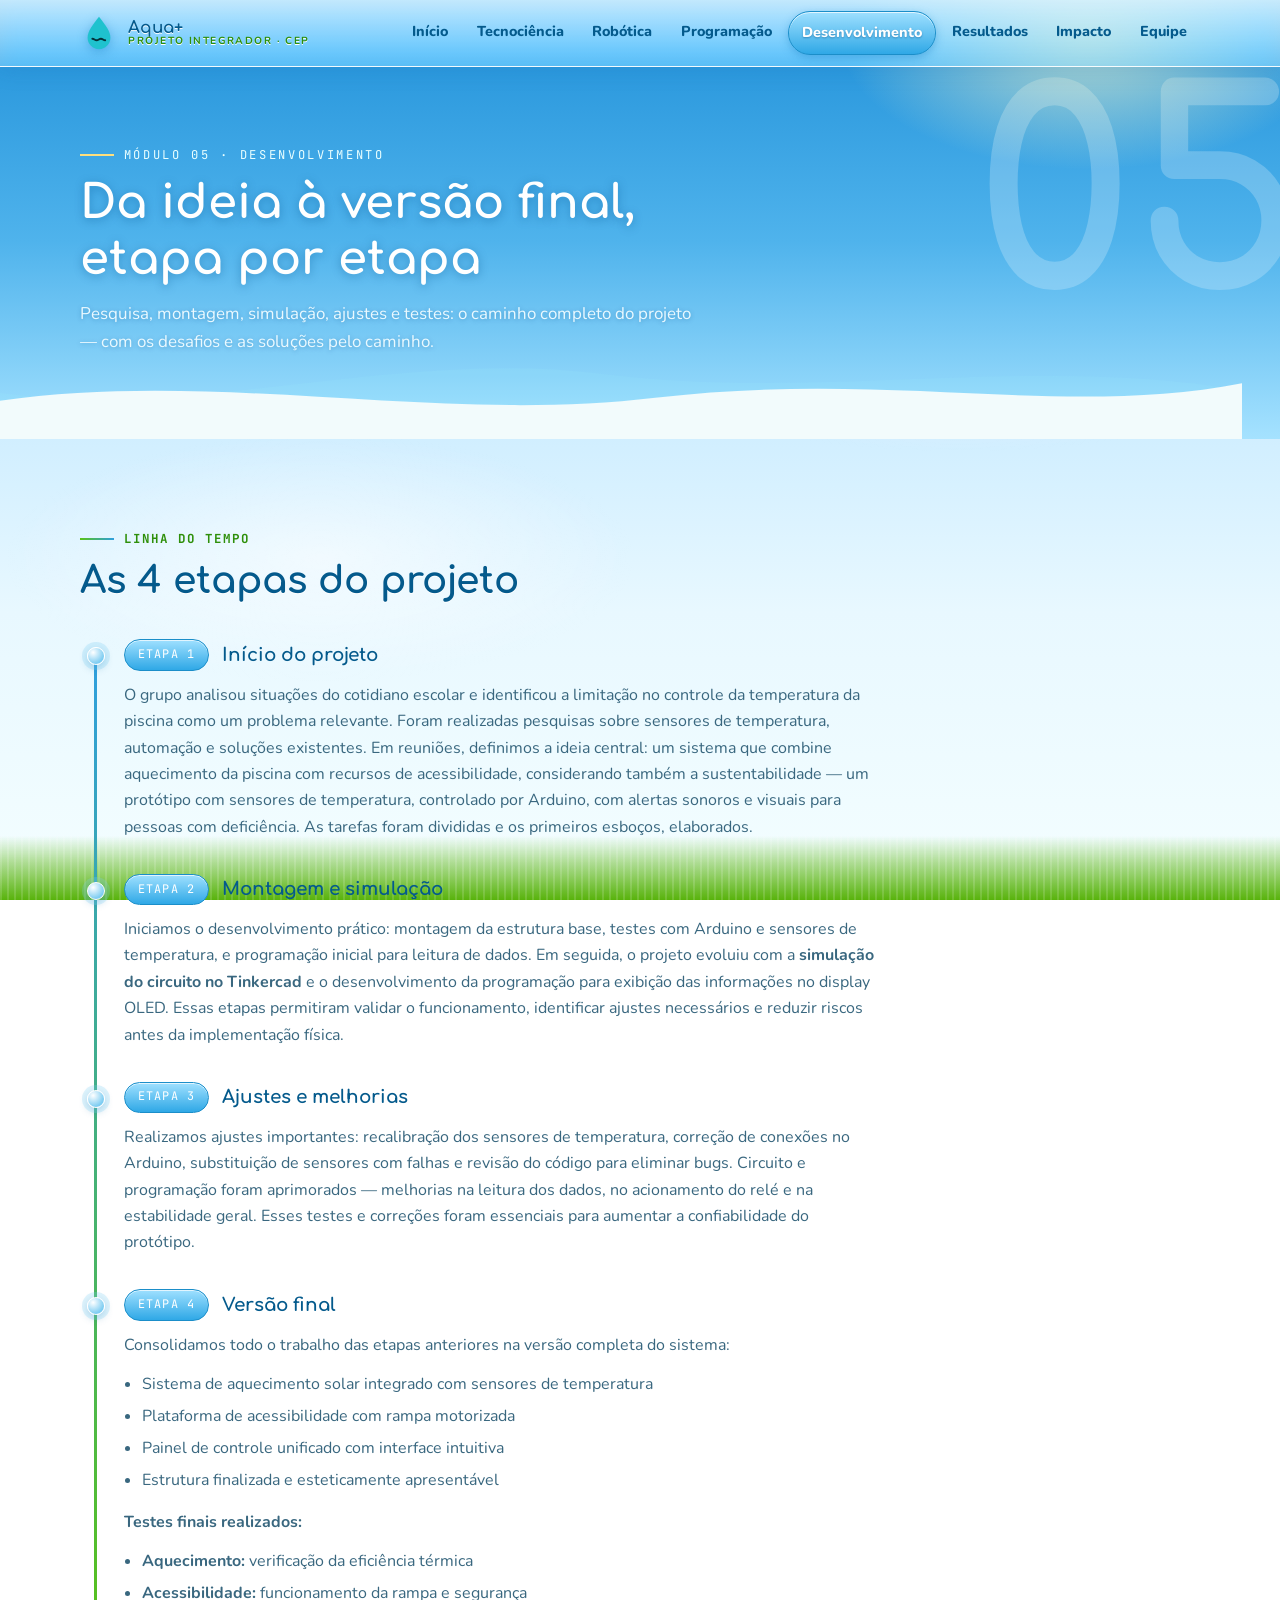
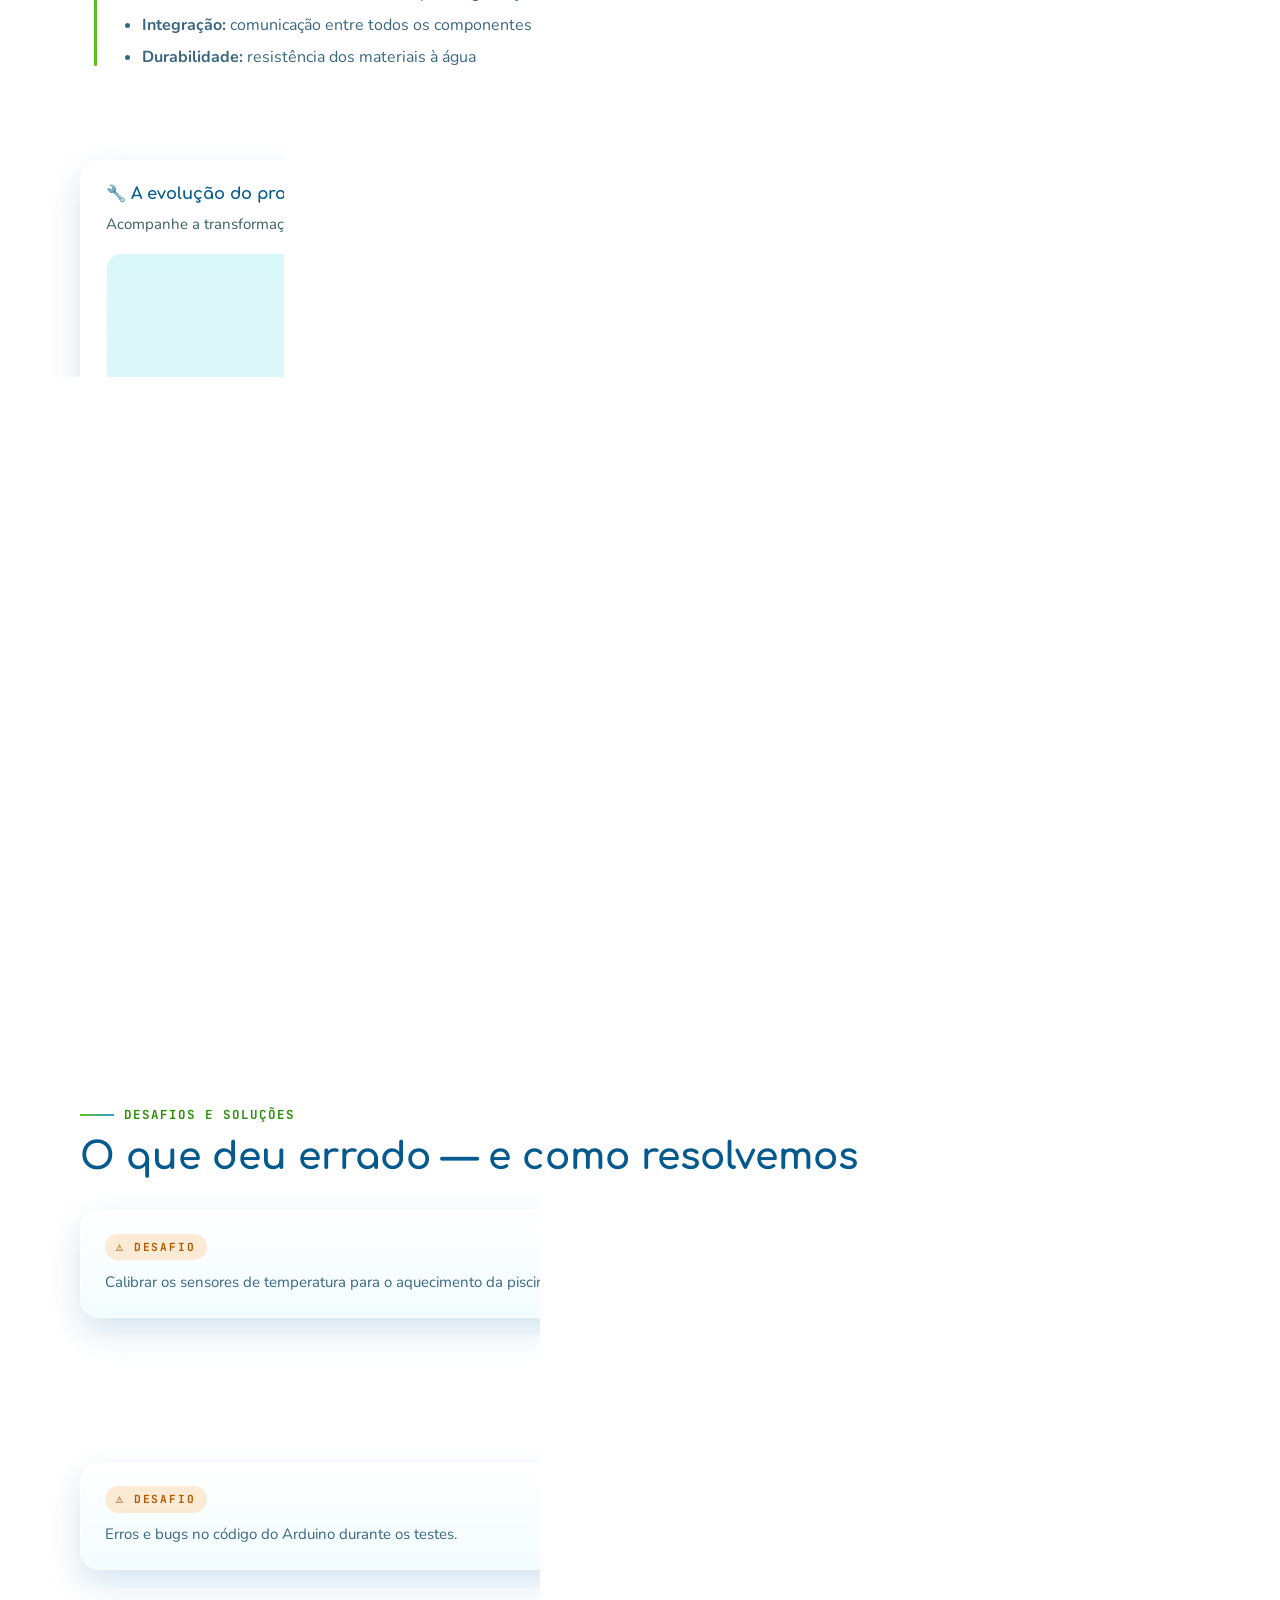
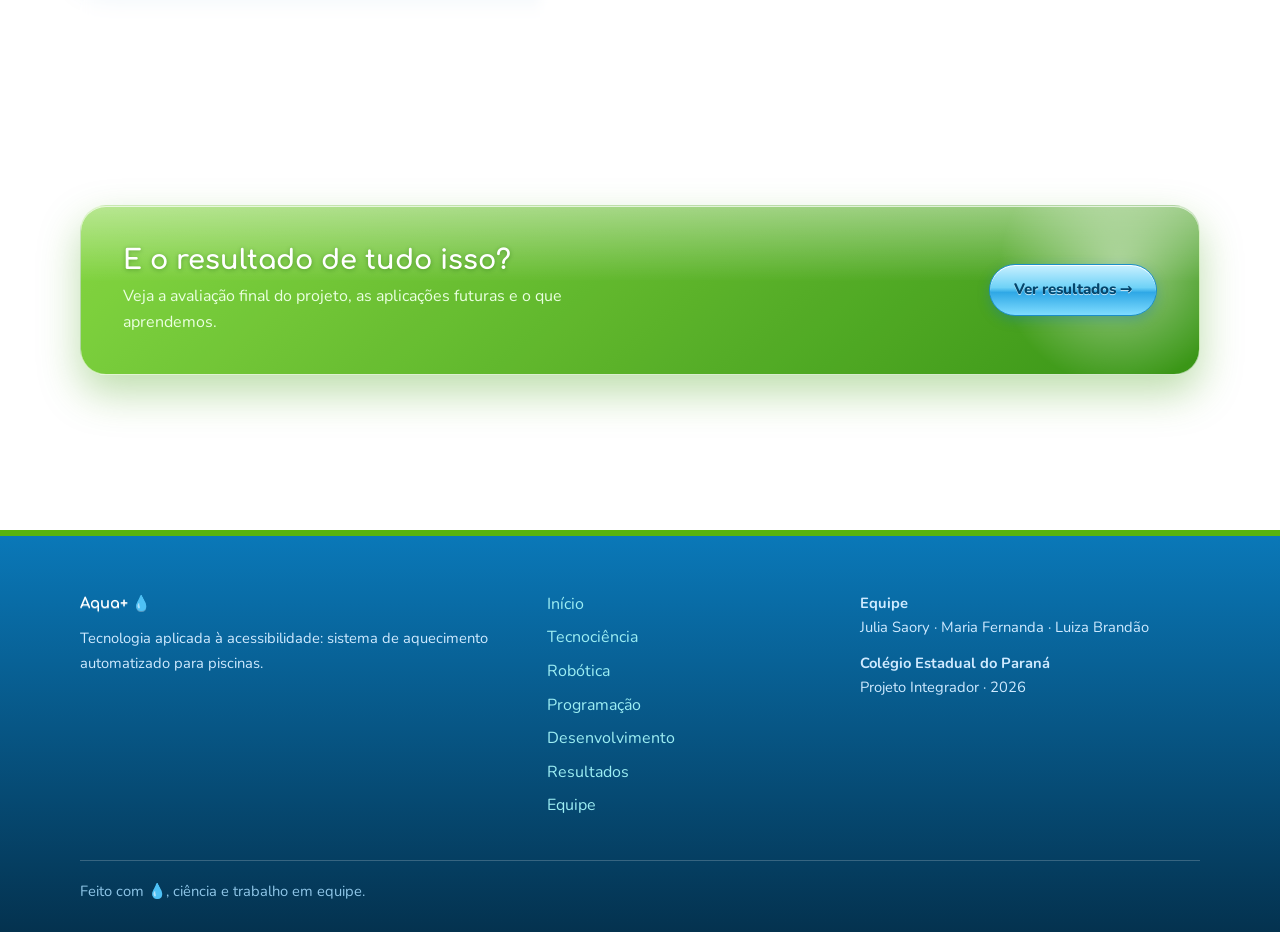
==== commit bc7a0b3a: "Update desenvolvimento.html" ====
--- a/desenvolvimento.html
+++ b/desenvolvimento.html
@@ -121,7 +121,98 @@
       </div>
     </div>
   </section>
-
+  <!-- ══════════════ A EVOLUÇÃO DO PROTÓTIPO ══════════════ -->
+  <section class="section" style="padding-top:0">
+    <div class="wrap">
+      <div class="card reveal" style="grid-column:1/-1">
+        <h3>🔧 A evolução do protótipo — clique nas etapas</h3>
+        <p style="color:#3b5e63;font-size:.94rem;margin:.4rem 0 1rem">
+          Acompanhe a transformação: do rascunho no papel até a versão final com rampa motorizada e aquecimento solar.
+        </p>
+        <div style="background:linear-gradient(180deg,#d9f6f8,#eafcff);border-radius:16px;border:1px solid rgba(255,255,255,.8);padding:.8rem">
+          <svg viewBox="0 0 460 260" style="width:100%;height:auto;display:block" role="img" aria-label="Desenho do protótipo que evolui conforme a etapa escolhida.">
+            <line x1="10" y1="232" x2="450" y2="232" stroke="#2e8f0a" stroke-width="4" stroke-linecap="round"/>
+            <!-- ETAPA 1: rascunho -->
+            <g id="evo-rasc" style="transition:opacity .5s">
+              <rect x="250" y="140" width="120" height="90" rx="8" fill="none" stroke="#0a78b8" stroke-width="2" stroke-dasharray="6 6"/>
+              <text x="278" y="190" font-size="13" fill="#0a78b8" font-family="monospace">piscina (5 L)</text>
+              <text x="60" y="120" font-size="26">💡</text>
+              <text x="120" y="175" font-size="26">✏️</text>
+              <text x="55" y="205" font-size="12" fill="#39677f" font-family="monospace">pesquisas + esboços</text>
+            </g>
+            <!-- ETAPA 2+: base montada -->
+            <g id="evo-base" opacity="0" style="transition:opacity .5s">
+              <rect x="250" y="140" width="120" height="90" rx="8" fill="#7ecdf2" stroke="#fff" stroke-width="3"/>
+              <rect x="252" y="142" width="116" height="16" fill="#bfe7ff" opacity=".8"/>
+              <rect x="60" y="192" width="92" height="40" rx="6" fill="#1287c4" stroke="#fff" stroke-width="2"/>
+              <text x="72" y="216" font-size="11" fill="#fff" font-family="monospace">ARDUINO</text>
+              <rect x="170" y="176" width="62" height="30" rx="4" fill="#04141d" stroke="#9deef3" stroke-width="2"/>
+              <text id="evo-oled" x="177" y="196" font-size="11" fill="#9deef3" font-family="monospace">--.-°C</text>
+              <circle cx="300" cy="200" r="7" fill="#f45d2c" stroke="#fff" stroke-width="2"/>
+            </g>
+            <!-- só ETAPA 2: fio solto -->
+            <g id="evo-solto" opacity="0" style="transition:opacity .5s">
+              <path d="M152 205 C 200 242 220 242 246 216" stroke="#f45d2c" stroke-width="3" fill="none" stroke-dasharray="5 5"/>
+              <text x="180" y="256" font-size="12" fill="#b35b00" font-family="monospace">conexão falhando!</text>
+            </g>
+            <!-- ETAPA 3+: corrigido -->
+            <g id="evo-fix" opacity="0" style="transition:opacity .5s">
+              <path d="M152 205 C 200 240 230 235 250 210 S 290 206 295 202" stroke="#2e8f0a" stroke-width="3" fill="none"/>
+              <text x="185" y="160" font-size="22">🛠️</text>
+            </g>
+            <!-- só ETAPA 4: final -->
+            <g id="evo-final" opacity="0" style="transition:opacity .5s">
+              <path d="M370 230 L432 168 L432 230 Z" fill="#59c214" stroke="#fff" stroke-width="2"/>
+              <rect x="42" y="98" width="70" height="12" rx="3" fill="#06464f" stroke="#1fc2ce" stroke-width="2" transform="rotate(-18 77 104)"/>
+              <text x="28" y="84" font-size="24">☀️</text>
+              <text x="398" y="160" font-size="20">✨</text>
+              <text x="382" y="252" font-size="11" fill="#2e8f0a" font-family="monospace">rampa</text>
+            </g>
+          </svg>
+        </div>
+        <div style="display:flex;gap:.6rem;align-items:center;justify-content:center;flex-wrap:wrap;margin-top:1rem">
+          <button id="evo-ant" style="width:42px;height:42px;border-radius:50%;border:1px solid #1b8ec9;background:linear-gradient(180deg,#c9f0ff,#2fa8e6);color:#04466c;font-weight:800;cursor:pointer">◀</button>
+          <span id="evo-dots" style="display:flex;gap:.4rem"></span>
+          <button id="evo-prox" style="width:42px;height:42px;border-radius:50%;border:1px solid #1b8ec9;background:linear-gradient(180deg,#c9f0ff,#2fa8e6);color:#04466c;font-weight:800;cursor:pointer">▶</button>
+        </div>
+        <p id="evo-leg" aria-live="polite" style="margin-top:.9rem;font-size:.9rem;color:#3b5e63;background:rgba(220,244,255,.6);border:1px dashed rgba(120,190,230,.7);border-radius:12px;padding:.7rem 1rem;text-align:center"></p>
+
+        <script>
+        (function(){
+          var leg=document.getElementById('evo-leg'); if(!leg) return;
+          var oled=document.getElementById('evo-oled'), dots=document.getElementById('evo-dots'), n=1;
+          var LEGS=[
+            '✏️ ETAPA 1 — Início: problema identificado, pesquisas, reuniões e primeiros esboços.',
+            '🔌 ETAPA 2 — Montagem e simulação no Tinkercad: Arduino, sensores e display OLED (mas com conexões para ajustar…).',
+            '🛠️ ETAPA 3 — Ajustes: recalibração dos sensores, correção das conexões e revisão do código. Agora sim, 28,4 °C!',
+            '🏆 ETAPA 4 — Versão final: aquecimento solar, rampa motorizada, painel unificado e estrutura apresentável!'
+          ];
+          for(var i=1;i<=4;i++){
+            var d=document.createElement('button');
+            d.textContent=i; d.dataset.e=i;
+            d.style.cssText='width:34px;height:34px;border-radius:50%;border:1px solid #4aa30c;background:linear-gradient(180deg,#e2fbc0,#9be24a);color:#1c5a00;font-weight:800;cursor:pointer';
+            d.addEventListener('click',function(){set(+this.dataset.e);});
+            dots.appendChild(d);
+          }
+          function mostra(id,v){document.getElementById(id).style.opacity=v?1:0;}
+          function set(v){
+            n=Math.max(1,Math.min(4,v));
+            mostra('evo-rasc',n==1); mostra('evo-base',n>=2); mostra('evo-solto',n==2);
+            mostra('evo-fix',n>=3); mostra('evo-final',n==4);
+            oled.textContent = n==2?'--.-°C': n==3?'28.4°C':'30.0°C';
+            leg.textContent = LEGS[n-1];
+            dots.querySelectorAll('button').forEach(function(b){
+              b.style.opacity = (+b.dataset.e===n)?1:.45;
+            });
+          }
+          document.getElementById('evo-ant').addEventListener('click',function(){set(n-1);});
+          document.getElementById('evo-prox').addEventListener('click',function(){set(n+1);});
+          set(1);
+        })();
+        </script>
+      </div>
+    </div>
+  </section>
   <!-- DESAFIOS -->
   <section class="section" id="desafios" style="padding-top:0">
     <div class="wrap">
--- a/css/estilo.css
+++ b/css/estilo.css
@@ -1,23 +1,23 @@
 /* ==========================================================================
-   AQUA+ · Projeto Integrador — Robótica, Tecnociência e Programação
-   Paleta: teal profundo + ciano + branco (identidade do PDF)
-   Tipografia: Unbounded (títulos) + Atkinson Hyperlegible (texto) —
-   fonte desenhada para facilitar a leitura, escolha coerente com o
-   tema de acessibilidade do projeto.
+   AQUA+ · FRUTIGER AERO EDITION 🫧
+   Céu azul, grama, bolhas, vidro translúcido e brilho glossy —
+   tecnologia limpa em harmonia com a natureza.
+   Conteúdo e interativos intactos; só o visual mudou.
    ========================================================================== */
+@import url('https://fonts.googleapis.com/css2?family=Comfortaa:wght@400;700&family=Nunito:wght@400;600;700;800&display=swap');
 
 :root{
-  --fundo:#f2fbfc;        --papel:#ffffff;
-  --tinta:#072e33;        --tinta-suave:#3b5e63;
-  --profundo:#04333a;     --profundo-2:#06464f;
-  --teal:#0f8b98;         --ciano:#1fc2ce;
-  --agua-clara:#9deef3;   --espuma:#d9f6f8;
-  --calor:#ff8a3d;        --calor-2:#f45d2c;
-  --ok:#31d482;           --borda:#bfe7ea;
-  --raio:16px;
-  --sombra:0 14px 34px rgba(4,51,58,.12);
-  --display:'Unbounded',system-ui,sans-serif;
-  --corpo:'Atkinson Hyperlegible',system-ui,sans-serif;
+  --ceu:#2f9fe0;          --ceu-claro:#bfe7ff;
+  --agua:#0a78b8;         --agua-prof:#045a8c;
+  --verde:#59c214;        --verde-esc:#2e8f0a;
+  --sol:#ffdf7e;          --tinta:#0b3d5c;
+  --tinta-suave:#39677f;  --branco:#ffffff;
+  --vidro:rgba(255,255,255,.62);
+  --borda-vidro:rgba(255,255,255,.85);
+  --raio:20px;
+  --sombra:0 14px 34px rgba(20,110,170,.18);
+  --display:'Comfortaa','Nunito',system-ui,sans-serif;
+  --corpo:'Nunito','Segoe UI',system-ui,sans-serif;
   --mono:'JetBrains Mono',ui-monospace,monospace;
 }
 
@@ -26,357 +26,268 @@
 [id]{scroll-margin-top:92px}
 img,svg{max-width:100%;height:auto}
 body{
-  font-family:var(--corpo);color:var(--tinta);background:var(--fundo);
-  line-height:1.65;-webkit-font-smoothing:antialiased;
-}
-/* fundo ambiente em camadas (água + calor, bem sutil) */
+  font-family:var(--corpo);color:var(--tinta);line-height:1.65;
+  -webkit-font-smoothing:antialiased;
+  background:linear-gradient(180deg,#7ec8f2 0%,#bfe7ff 34%,#e8f8ff 68%,#f4feff 100%) fixed;
+}
+/* nuvens + brilho do sol ao fundo */
 body::before{
   content:"";position:fixed;inset:0;z-index:-1;pointer-events:none;
   background:
-    radial-gradient(60rem 40rem at 112% -10%, rgba(31,194,206,.16), transparent 60%),
-    radial-gradient(50rem 36rem at -18% 42%, rgba(15,139,152,.10), transparent 60%),
-    radial-gradient(42rem 30rem at 62% 118%, rgba(255,138,61,.08), transparent 60%);
-}
-h1,h2,h3,h4{font-family:var(--display);line-height:1.18;color:var(--profundo)}
-a{color:var(--teal)}
-:focus-visible{outline:3px solid var(--ciano);outline-offset:3px;border-radius:6px}
-
-.pular{
-  position:absolute;left:-999px;top:0;background:var(--ciano);color:var(--profundo);
-  padding:.7rem 1.2rem;border-radius:0 0 10px 0;font-weight:700;z-index:99;text-decoration:none;
-}
+    radial-gradient(38rem 20rem at 85% -5%, rgba(255,250,205,.75), transparent 60%),
+    radial-gradient(30rem 12rem at 15% 12%, rgba(255,255,255,.85), transparent 70%),
+    radial-gradient(36rem 13rem at 75% 34%, rgba(255,255,255,.7), transparent 70%),
+    radial-gradient(28rem 11rem at 25% 62%, rgba(255,255,255,.55), transparent 70%);
+}
+/* faixa de grama no rodapé da tela */
+body::after{
+  content:"";position:fixed;left:0;right:0;bottom:0;height:64px;z-index:-1;pointer-events:none;
+  background:
+    repeating-linear-gradient(90deg, rgba(255,255,255,.14) 0 2px, transparent 2px 7px),
+    linear-gradient(180deg, rgba(122,196,66,0), rgba(122,196,66,.55) 40%, #58b30c);
+}
+h1,h2,h3,h4{font-family:var(--display);line-height:1.2;color:var(--agua-prof)}
+a{color:var(--agua)}
+::selection{background:#7ecdf2;color:#04333a}
+::-webkit-scrollbar{width:12px}
+::-webkit-scrollbar-track{background:#d7f0ff}
+::-webkit-scrollbar-thumb{background:linear-gradient(180deg,#9fe0ff,#2fa8e6);border:3px solid #d7f0ff;border-radius:99px}
+:focus-visible{outline:3px solid var(--verde);outline-offset:3px;border-radius:6px}
+
+.pular{position:absolute;left:-999px;top:0;background:var(--verde);color:#fff;padding:.7rem 1.2rem;border-radius:0 0 12px 0;font-weight:800;z-index:99;text-decoration:none}
 .pular:focus{left:0}
 
 .wrap{width:min(1120px,92%);margin-inline:auto}
 .section{padding:clamp(3.2rem,6.5vw,5.5rem) 0}
-.sec-tag{
-  display:inline-flex;align-items:center;gap:.6rem;font-family:var(--mono);
-  font-size:.78rem;letter-spacing:.16em;text-transform:uppercase;color:var(--teal);font-weight:700;
-}
-.sec-tag::before{content:"";width:34px;height:2px;background:var(--ciano)}
-.sec-title{font-size:clamp(1.55rem,3.4vw,2.35rem);font-weight:700;margin:.6rem 0 .7rem}
+.sec-tag{display:inline-flex;align-items:center;gap:.6rem;font-family:var(--mono);font-size:.78rem;letter-spacing:.16em;text-transform:uppercase;color:var(--verde-esc);font-weight:700}
+.sec-tag::before{content:"";width:34px;height:2px;background:linear-gradient(90deg,var(--verde),var(--ceu))}
+.sec-title{font-size:clamp(1.55rem,3.4vw,2.35rem);font-weight:700;margin:.6rem 0 .7rem;text-shadow:0 1px 0 #fff}
 .sec-lead{max-width:66ch;color:var(--tinta-suave);font-size:1.05rem}
 .nota{font-size:.8rem;color:var(--tinta-suave);margin-top:.9rem}
 
-/* ---------- Botões e chips ---------- */
-.btn{
-  display:inline-flex;align-items:center;gap:.5rem;font-family:var(--corpo);font-weight:700;
-  padding:.8rem 1.5rem;border-radius:999px;border:2px solid transparent;cursor:pointer;
-  text-decoration:none;font-size:.95rem;transition:transform .25s,background .25s,border-color .25s;
-}
+/* ---------- Botões gel / vidro ---------- */
+.btn{display:inline-flex;align-items:center;gap:.5rem;font-family:var(--corpo);font-weight:800;padding:.8rem 1.5rem;border-radius:999px;border:1px solid transparent;cursor:pointer;text-decoration:none;font-size:.95rem;transition:transform .25s,box-shadow .25s,filter .25s}
 .btn:active{transform:scale(.97)}
-.btn-solid{background:var(--ciano);color:var(--profundo)}
-.btn-solid:hover{background:var(--agua-clara);transform:translateY(-2px)}
-.btn-teal{background:var(--teal);color:#fff}
-.btn-teal:hover{background:var(--profundo-2);transform:translateY(-2px)}
-.btn-line{border-color:rgba(157,238,243,.55);color:#eafcff;background:transparent}
-.btn-line:hover{border-color:var(--agua-clara);background:rgba(31,194,206,.12)}
-.btn-line-dark{border-color:var(--teal);color:var(--teal);background:transparent}
-.btn-line-dark:hover{background:rgba(15,139,152,.08)}
-.tag{
-  display:inline-block;background:var(--papel);border:1px solid var(--borda);color:var(--profundo-2);
-  padding:.4rem .85rem;border-radius:999px;font-size:.86rem;font-weight:700;margin:.25rem .3rem .25rem 0;
-}
-
-/* ---------- Barra de navegação ---------- */
-.topbar{
-  position:fixed;inset:0 0 auto;z-index:50;background:rgba(4,51,58,.93);
-  backdrop-filter:blur(8px);border-bottom:1px solid rgba(31,194,206,.28);
+.btn-solid{
+  background:linear-gradient(180deg,#c9f0ff 0%,#6fd2f7 45%,#2fa8e6 55%,#7fdcff 100%);
+  border-color:#1b8ec9;color:#04466c;text-shadow:0 1px 0 rgba(255,255,255,.7);
+  box-shadow:inset 0 1px 0 rgba(255,255,255,.9),0 4px 12px rgba(20,120,190,.35);
+}
+.btn-solid:hover{filter:brightness(1.08);transform:translateY(-2px)}
+.btn-teal{
+  background:linear-gradient(180deg,#e2fbc0 0%,#9be24a 45%,#59c214 55%,#b8f26b 100%);
+  border-color:#4aa30c;color:#1c5a00;text-shadow:0 1px 0 rgba(255,255,255,.6);
+  box-shadow:inset 0 1px 0 rgba(255,255,255,.9),0 4px 12px rgba(70,160,20,.35);
+}
+.btn-teal:hover{filter:brightness(1.08);transform:translateY(-2px)}
+.btn-line{border-color:rgba(255,255,255,.7);color:#fff;background:rgba(255,255,255,.16);backdrop-filter:blur(6px);box-shadow:inset 0 1px 0 rgba(255,255,255,.5)}
+.btn-line:hover{background:rgba(255,255,255,.3)}
+.btn-line-dark{border-color:var(--agua);color:var(--agua-prof);background:rgba(255,255,255,.5)}
+.btn-line-dark:hover{background:rgba(255,255,255,.8)}
+.tag{display:inline-block;background:linear-gradient(180deg,rgba(255,255,255,.95),rgba(220,244,255,.7));border:1px solid var(--borda-vidro);color:var(--agua-prof);padding:.4rem .85rem;border-radius:999px;font-size:.86rem;font-weight:800;margin:.25rem .3rem .25rem 0;box-shadow:0 3px 8px rgba(20,110,170,.15),inset 0 1px 0 #fff}
+
+/* ---------- Barra Aero (topo) ---------- */
+.topbar{position:fixed;inset:0 0 auto;z-index:50;
+  background:linear-gradient(180deg,rgba(220,244,255,.88),rgba(150,215,250,.55));
+  backdrop-filter:blur(12px) saturate(1.6);border-bottom:1px solid rgba(255,255,255,.8);
+  box-shadow:0 4px 18px rgba(30,120,190,.22);
 }
 .topbar .wrap{display:flex;align-items:center;justify-content:space-between;gap:1rem;min-height:66px}
 .brand{display:flex;align-items:center;gap:.65rem;text-decoration:none}
-.brand-mark{width:38px;height:38px;flex:none}
-.brand-text{font-family:var(--display);font-weight:700;font-size:1.05rem;color:#fff;line-height:1.05}
-.brand-text small{
-  display:block;font-family:var(--corpo);font-weight:400;font-size:.64rem;
-  letter-spacing:.14em;text-transform:uppercase;color:var(--agua-clara);
-}
+.brand-mark{width:38px;height:38px;flex:none;filter:drop-shadow(0 3px 6px rgba(20,120,190,.4))}
+.brand-text{font-family:var(--display);font-weight:700;font-size:1.05rem;color:var(--agua-prof);line-height:1.05;text-shadow:0 1px 0 #fff}
+.brand-text small{display:block;font-family:var(--corpo);font-weight:700;font-size:.64rem;letter-spacing:.14em;text-transform:uppercase;color:var(--verde-esc)}
 .menu ul{display:flex;gap:.2rem;list-style:none}
-.menu a{
-  display:block;padding:.55rem .8rem;color:#d7f4f6;text-decoration:none;font-weight:700;
-  font-size:.9rem;border-radius:999px;transition:background .25s,color .25s;
-}
-.menu a:hover{color:#fff;background:rgba(31,194,206,.16)}
-.menu a.active{color:var(--profundo);background:var(--ciano)}
+.menu a{display:block;padding:.55rem .8rem;color:var(--agua-prof);text-decoration:none;font-weight:800;font-size:.9rem;border-radius:999px;transition:.25s}
+.menu a:hover{background:rgba(255,255,255,.55)}
+.menu a.active{
+  background:linear-gradient(180deg,#9fe0ff,#2fa8e6);color:#fff;border:1px solid #1b8ec9;
+  text-shadow:0 1px 2px rgba(0,60,110,.4);box-shadow:inset 0 1px 0 rgba(255,255,255,.7),0 3px 8px rgba(20,120,190,.35);
+}
 .nav-toggle{display:none;background:none;border:0;padding:.65rem;cursor:pointer}
-.nav-toggle span{display:block;width:24px;height:2px;background:#fff;border-radius:2px;margin:5px 0;transition:.3s}
-
-/* ---------- Hero (Home) ---------- */
-.hero{
-  position:relative;overflow:hidden;color:#fff;padding:9rem 0 0;
-  background:linear-gradient(155deg,#032329 0%,#05434c 55%,#0a5e68 100%);
-}
-.hero::after{
-  content:"";position:absolute;inset:0;pointer-events:none;
-  background:radial-gradient(42rem 26rem at 80% 12%,rgba(31,194,206,.20),transparent 62%);
+.nav-toggle span{display:block;width:24px;height:3px;background:var(--agua-prof);border-radius:3px;margin:5px 0;transition:.3s;box-shadow:0 1px 0 #fff}
+
+/* ---------- Hero (céu + sol) ---------- */
+.hero{position:relative;overflow:hidden;color:#fff;padding:9rem 0 0;
+  background:linear-gradient(180deg,#1e8fd8 0%,#56b8ef 45%,#a5e2ff 80%,#e8f8ff 100%);
+}
+.hero::after{content:"";position:absolute;inset:0;pointer-events:none;
+  background:radial-gradient(30rem 18rem at 82% 6%,rgba(255,250,200,.8),transparent 60%);
   animation:respiro 8s ease-in-out infinite alternate;
 }
 @keyframes respiro{from{opacity:.55}to{opacity:1}}
-.hero-grid{
-  position:relative;z-index:2;display:grid;grid-template-columns:1.12fr .88fr;
-  gap:3rem;align-items:center;padding-bottom:8.5rem;
-}
-.eyebrow{
-  font-family:var(--mono);font-size:.78rem;letter-spacing:.18em;text-transform:uppercase;
-  color:var(--agua-clara);margin-bottom:1.1rem;
-}
-.hero-title{color:#fff;font-size:clamp(2.1rem,5.2vw,3.7rem);font-weight:900;margin-bottom:1.1rem}
-.hero-title em{
-  font-style:normal;color:var(--agua-clara);
-  text-decoration:underline wavy rgba(255,138,61,.75);
-  text-decoration-thickness:3px;text-underline-offset:.35em;
-}
-.hero-sub{color:#cdeef1;max-width:56ch;font-size:1.06rem}
+.hero-grid{position:relative;z-index:2;display:grid;grid-template-columns:1.12fr .88fr;gap:3rem;align-items:center;padding-bottom:8.5rem}
+.eyebrow{font-family:var(--mono);font-size:.78rem;letter-spacing:.18em;text-transform:uppercase;color:#eaffff;margin-bottom:1.1rem;text-shadow:0 1px 4px rgba(0,80,140,.4)}
+.hero-title{color:#fff;font-size:clamp(2.1rem,5.2vw,3.7rem);font-weight:700;margin-bottom:1.1rem;text-shadow:0 2px 10px rgba(0,80,140,.4)}
+.hero-title em{font-style:normal;color:#eaffff;text-decoration:underline wavy var(--sol);text-decoration-thickness:3px;text-underline-offset:.35em}
+.hero-sub{color:#eaf9ff;max-width:56ch;font-size:1.06rem;text-shadow:0 1px 4px rgba(0,80,140,.35)}
 .hero-actions{display:flex;flex-wrap:wrap;gap:.9rem;margin:1.6rem 0 1.4rem}
 .hero-disc{display:flex;flex-wrap:wrap;gap:.55rem}
-.chip-disc{
-  color:#eafcff;text-decoration:none;font-size:.85rem;font-weight:700;padding:.45rem .95rem;
-  border:1px solid rgba(157,238,243,.4);border-radius:999px;background:rgba(31,194,206,.08);
-  transition:background .25s,transform .25s;
-}
-.chip-disc:hover{background:rgba(31,194,206,.22);transform:translateY(-2px)}
-
-/* ondas no rodapé do hero */
+.chip-disc{color:var(--agua-prof);text-decoration:none;font-size:.85rem;font-weight:800;padding:.45rem .95rem;border:1px solid rgba(255,255,255,.8);border-radius:999px;background:rgba(255,255,255,.5);backdrop-filter:blur(4px);box-shadow:inset 0 1px 0 #fff;transition:.25s}
+.chip-disc:hover{background:rgba(255,255,255,.8);transform:translateY(-2px)}
+
 .waves{position:absolute;left:0;right:0;bottom:-1px;height:110px;overflow:hidden;pointer-events:none;z-index:1}
 .waves svg{position:absolute;bottom:0;left:-3%;width:106%;height:100%}
 .w1{animation:balanco 9s ease-in-out infinite alternate}
 .w2{animation:balanco 6.5s ease-in-out infinite alternate-reverse}
 @keyframes balanco{from{transform:translateX(-1.3%)}to{transform:translateX(1.3%)}}
 
-/* ---------- Display estilo OLED ---------- */
-.oled{
-  position:relative;background:#050d0f;border:1px solid rgba(157,238,243,.35);border-radius:18px;
-  padding:1.4rem 1.5rem;font-family:var(--mono);color:var(--agua-clara);
-  box-shadow:0 0 0 6px rgba(31,194,206,.08),0 26px 60px rgba(0,0,0,.45);
-}
-.oled::after{
-  content:"";position:absolute;inset:0;border-radius:18px;pointer-events:none;
-  background:linear-gradient(115deg,rgba(255,255,255,.09),transparent 42%);
-}
-.oled-head{
-  display:flex;justify-content:space-between;gap:1rem;font-size:.68rem;letter-spacing:.18em;
-  color:#5fb9c0;border-bottom:1px dashed rgba(157,238,243,.25);padding-bottom:.6rem;margin-bottom:.9rem;
-}
-.oled-temp{
-  font-size:clamp(2.3rem,5vw,3.3rem);font-weight:700;color:#eafcff;
-  text-shadow:0 0 20px rgba(31,194,206,.55);margin-bottom:.6rem;
-}
+/* bolhas glossy (geradas pelo script.js) */
+.bolha{position:absolute;bottom:-40px;border-radius:50%;pointer-events:none;z-index:0;
+  background:radial-gradient(circle at 32% 30%,rgba(255,255,255,.95),rgba(255,255,255,.2) 42%,rgba(120,200,255,.15) 60%,rgba(255,255,255,.4));
+  border:1px solid rgba(255,255,255,.55);box-shadow:inset 0 0 8px rgba(255,255,255,.4);
+  animation:subir linear infinite;
+}
+@keyframes subir{to{transform:translateY(-115vh)}}
+
+/* ---------- Display OLED (tela de vidro) ---------- */
+.oled{position:relative;background:linear-gradient(180deg,#062733,#04141d);border:1px solid rgba(160,220,255,.5);border-radius:18px;padding:1.4rem 1.5rem;font-family:var(--mono);color:#9deef3;box-shadow:0 0 0 6px rgba(255,255,255,.25),0 26px 60px rgba(4,70,110,.5),inset 0 2px 0 rgba(255,255,255,.2)}
+.oled::after{content:"";position:absolute;inset:0;border-radius:18px;pointer-events:none;background:linear-gradient(115deg,rgba(255,255,255,.14),transparent 42%)}
+.oled-head{display:flex;justify-content:space-between;gap:1rem;font-size:.68rem;letter-spacing:.18em;color:#5fb9c0;border-bottom:1px dashed rgba(157,238,243,.25);padding-bottom:.6rem;margin-bottom:.9rem}
+.oled-temp{font-size:clamp(2.3rem,5vw,3.3rem);font-weight:700;color:#eafcff;text-shadow:0 0 20px rgba(31,194,206,.55);margin-bottom:.6rem}
 .oled-line{display:flex;justify-content:space-between;font-size:.85rem;padding:.22rem 0}
 .oled-status{margin-top:.8rem;font-size:.8rem;color:#7fcdd3}
-.oled .ok{color:var(--ok)} .oled .standby{color:#ffd27a}
+.oled .ok{color:#7bd94c}.oled .standby{color:#ffd27a}
 .cursor{animation:pisca 1s steps(2) infinite}
 @keyframes pisca{50%{opacity:0}}
 
-/* ---------- Faixa de estatísticas ---------- */
+/* ---------- Estatísticas (vidro) ---------- */
 .stats{position:relative;z-index:3;margin-top:-3.4rem}
-.stats-grid{
-  display:grid;grid-template-columns:repeat(4,1fr);background:var(--papel);
-  border:1px solid var(--borda);border-radius:var(--raio);box-shadow:var(--sombra);overflow:hidden;
-}
-.stat{padding:1.35rem 1.55rem;border-left:1px solid var(--borda)}
+.stats-grid{display:grid;grid-template-columns:repeat(4,1fr);border:1px solid var(--borda-vidro);border-radius:var(--raio);box-shadow:var(--sombra);overflow:hidden;backdrop-filter:blur(8px);
+  background:linear-gradient(180deg,rgba(255,255,255,.95) 0%,rgba(255,255,255,.5) 48%,rgba(255,255,255,.25) 52%,rgba(255,255,255,.6) 100%);}
+.stat{padding:1.35rem 1.55rem;border-left:1px solid rgba(190,230,250,.8)}
 .stat:first-child{border-left:0}
-.stat b{display:block;font-family:var(--display);font-size:clamp(1.15rem,2.3vw,1.6rem);color:var(--profundo-2);margin-bottom:.2rem}
+.stat b{display:block;font-family:var(--display);font-size:clamp(1.15rem,2.3vw,1.6rem);color:var(--agua-prof);margin-bottom:.2rem}
 .stat span{font-size:.84rem;color:var(--tinta-suave)}
 
-/* ---------- Hero das páginas internas ---------- */
-.page-hero{
-  position:relative;overflow:hidden;color:#fff;padding:8.6rem 0 5.2rem;
-  background:linear-gradient(150deg,#03262b,#07505a 70%,#0a6a72);
-}
-.page-hero h1{color:#fff;font-size:clamp(1.8rem,4.4vw,2.9rem);font-weight:800;max-width:22ch;margin:.7rem 0 .8rem}
+/* ---------- Hero interno ---------- */
+.page-hero{position:relative;overflow:hidden;color:#fff;padding:8.6rem 0 5.2rem;
+  background:linear-gradient(180deg,#1e8fd8 0%,#4fb3ec 55%,#a5e2ff 100%);}
+.page-hero::after{content:"";position:absolute;inset:0;pointer-events:none;background:radial-gradient(26rem 14rem at 85% 8%,rgba(255,250,200,.7),transparent 60%)}
+.page-hero h1{color:#fff;font-size:clamp(1.8rem,4.4vw,2.9rem);font-weight:700;max-width:22ch;margin:.7rem 0 .8rem;text-shadow:0 2px 10px rgba(0,80,140,.4)}
 .page-hero .hero-sub{max-width:62ch}
-.page-hero .mod{
-  font-family:var(--mono);font-size:.76rem;letter-spacing:.22em;text-transform:uppercase;
-  color:var(--agua-clara);display:inline-flex;align-items:center;gap:.6rem;
-}
-.page-hero .mod::before{content:"";width:34px;height:2px;background:var(--ciano)}
-.ghost{
-  position:absolute;right:-1.5rem;top:46%;transform:translateY(-50%);z-index:0;
-  font-family:var(--display);font-weight:900;line-height:1;user-select:none;pointer-events:none;
-  font-size:clamp(9rem,24vw,17rem);color:rgba(157,238,243,.07);
-}
+.page-hero .mod{font-family:var(--mono);font-size:.76rem;letter-spacing:.22em;text-transform:uppercase;color:#eaffff;display:inline-flex;align-items:center;gap:.6rem}
+.page-hero .mod::before{content:"";width:34px;height:2px;background:var(--sol)}
+.ghost{position:absolute;right:-1.5rem;top:46%;transform:translateY(-50%);z-index:0;font-family:var(--display);font-weight:700;line-height:1;user-select:none;pointer-events:none;font-size:clamp(9rem,24vw,17rem);color:rgba(255,255,255,.22)}
 .page-hero .wrap{position:relative;z-index:2}
 
-/* ---------- Grades e cards ---------- */
+/* ---------- Cards de vidro ---------- */
 .grid{display:grid;gap:1.25rem}
 .g2{grid-template-columns:repeat(2,1fr)}
 .g3{grid-template-columns:repeat(3,1fr)}
 .g4{grid-template-columns:repeat(4,1fr)}
 .split{display:grid;grid-template-columns:1.08fr .92fr;gap:2.6rem;align-items:start}
 .card{
-  background:var(--papel);border:1px solid var(--borda);border-radius:var(--raio);
-  padding:1.55rem;position:relative;transition:transform .3s,box-shadow .3s,border-color .3s;
-}
-@media(hover:hover){
-  .card:hover{transform:translateY(-5px);box-shadow:var(--sombra);border-color:var(--ciano)}
-}
-.card .ico{
-  width:48px;height:48px;border-radius:13px;display:grid;place-items:center;font-size:1.45rem;
-  background:var(--espuma);border:1px solid var(--borda);margin-bottom:1rem;
-}
-.card.heat .ico{background:#ffeadb;border-color:#ffd0b0}
+  background:linear-gradient(180deg,rgba(255,255,255,.95) 0%,rgba(255,255,255,.5) 46%,rgba(255,255,255,.22) 52%,rgba(255,255,255,.6) 100%);
+  border:1px solid var(--borda-vidro);border-radius:var(--raio);padding:1.55rem;position:relative;
+  box-shadow:var(--sombra),inset 0 1px 0 #fff;backdrop-filter:blur(8px);
+  transition:transform .3s,box-shadow .3s;
+}
+@media(hover:hover){.card:hover{transform:translateY(-5px);box-shadow:0 20px 44px rgba(20,110,170,.28),inset 0 1px 0 #fff}}
+.card .ico{width:48px;height:48px;border-radius:50%;display:grid;place-items:center;font-size:1.45rem;margin-bottom:1rem;
+  background:radial-gradient(circle at 32% 28%,#fff,#bfe7ff 45%,#7ecdf2 100%);
+  border:1px solid rgba(255,255,255,.9);box-shadow:inset 0 -4px 8px rgba(30,140,200,.25),0 4px 10px rgba(20,110,170,.25);}
+.card.heat .ico{background:radial-gradient(circle at 32% 28%,#fff,#ffe9c0 45%,#ffb066 100%);box-shadow:inset 0 -4px 8px rgba(220,120,20,.3),0 4px 10px rgba(220,120,20,.3)}
 .card h3{font-size:1.02rem;margin-bottom:.45rem}
 .card p{color:var(--tinta-suave);font-size:.94rem}
-.card-link{display:inline-block;margin-top:.9rem;font-weight:700;text-decoration:none;color:var(--teal)}
+.card-link{display:inline-block;margin-top:.9rem;font-weight:800;text-decoration:none;color:var(--agua)}
 .card-link:hover{text-decoration:underline}
 .card ul{margin:.6rem 0 0 1.1rem;color:var(--tinta-suave);font-size:.92rem}
 .card li{margin-bottom:.3rem}
 
-.painel{
-  background:linear-gradient(140deg,#05434c,#04333a);color:#eafcff;border-radius:20px;
-  padding:2.1rem 2.2rem;position:relative;overflow:hidden;
-}
-.painel::after{
-  content:"";position:absolute;right:-60px;top:-70px;width:230px;height:230px;border-radius:50%;
-  background:radial-gradient(circle,rgba(31,194,206,.35),transparent 65%);pointer-events:none;
-}
-.painel p{color:#cdeef1}
-.painel-rotulo{
-  font-family:var(--mono);font-size:.72rem;letter-spacing:.2em;text-transform:uppercase;
-  color:var(--agua-clara);margin-bottom:.7rem;
-}
+/* ---------- Painel “aquário” ---------- */
+.painel{border:1px solid rgba(255,255,255,.5);border-radius:24px;padding:2.1rem 2.2rem;position:relative;overflow:hidden;color:#eafcff;
+  background:linear-gradient(180deg,rgba(255,255,255,.4),rgba(255,255,255,0) 40%),linear-gradient(180deg,#1287c4,#045a8c);
+  box-shadow:0 18px 40px rgba(4,70,110,.35),inset 0 1px 0 rgba(255,255,255,.5);}
+.painel::after{content:"";position:absolute;right:-60px;top:-70px;width:230px;height:230px;border-radius:50%;background:radial-gradient(circle,rgba(255,255,255,.35),transparent 65%);pointer-events:none}
+.painel p{color:#d9f2ff}
+.painel-rotulo{font-family:var(--mono);font-size:.72rem;letter-spacing:.2em;text-transform:uppercase;color:#bfe7ff;margin-bottom:.7rem}
 
 .checklist{list-style:none;display:grid;gap:.8rem}
-.checklist li{
-  display:flex;gap:.85rem;align-items:flex-start;background:var(--papel);
-  border:1px solid var(--borda);border-radius:13px;padding:.95rem 1.15rem;
-}
-.checklist .ok{
-  flex:none;width:27px;height:27px;border-radius:50%;display:grid;place-items:center;
-  background:rgba(49,212,130,.16);color:#0f8b50;font-weight:700;font-size:.85rem;
-}
-.checklist .melhoria .ok{background:rgba(255,138,61,.2);color:#c24914}
+.checklist li{display:flex;gap:.85rem;align-items:flex-start;border:1px solid var(--borda-vidro);border-radius:16px;padding:.95rem 1.15rem;backdrop-filter:blur(6px);
+  background:linear-gradient(180deg,rgba(255,255,255,.92),rgba(230,248,255,.6));box-shadow:0 8px 20px rgba(20,110,170,.14),inset 0 1px 0 #fff;}
+.checklist .ok{flex:none;width:27px;height:27px;border-radius:50%;display:grid;place-items:center;color:#fff;font-weight:800;font-size:.85rem;
+  background:radial-gradient(circle at 32% 28%,#d2f7a0,#59c214 70%);box-shadow:0 3px 8px rgba(70,160,20,.4),inset 0 1px 0 rgba(255,255,255,.7);}
+.checklist .melhoria .ok{background:radial-gradient(circle at 32% 28%,#ffe9c0,#ff9a2e 70%);box-shadow:0 3px 8px rgba(220,120,20,.4),inset 0 1px 0 rgba(255,255,255,.7)}
 
 /* ---------- Linha do tempo ---------- */
 .timeline{position:relative;display:grid;gap:2.1rem;padding-left:44px;margin-top:2.2rem}
-.timeline::before{
-  content:"";position:absolute;left:14px;top:10px;bottom:10px;width:2px;
-  background:linear-gradient(var(--ciano),var(--teal));
-}
+.timeline::before{content:"";position:absolute;left:14px;top:10px;bottom:10px;width:3px;background:linear-gradient(var(--ceu),var(--verde));border-radius:9px}
 .t-item{position:relative}
-.t-item::before{
-  content:"";position:absolute;left:-37px;top:8px;width:16px;height:16px;border-radius:50%;
-  background:var(--ciano);box-shadow:0 0 0 5px rgba(31,194,206,.18);
-}
+.t-item::before{content:"";position:absolute;left:-37px;top:8px;width:16px;height:16px;border-radius:50%;
+  background:radial-gradient(circle at 32% 28%,#fff,#7ecdf2 70%);border:1px solid #fff;box-shadow:0 0 0 5px rgba(126,205,242,.25),0 3px 8px rgba(20,110,170,.3);}
 .t-head{display:flex;flex-wrap:wrap;align-items:center;gap:.8rem;margin-bottom:.7rem}
-.t-badge{
-  font-family:var(--mono);font-size:.74rem;letter-spacing:.1em;background:var(--profundo);
-  color:var(--agua-clara);padding:.3rem .8rem;border-radius:999px;
-}
+.t-badge{font-family:var(--mono);font-size:.74rem;letter-spacing:.1em;color:#fff;padding:.3rem .8rem;border-radius:999px;
+  background:linear-gradient(180deg,#9fe0ff,#2fa8e6);border:1px solid #1b8ec9;box-shadow:inset 0 1px 0 rgba(255,255,255,.7)}
 .t-item h3{font-size:1.15rem}
 .t-item p{color:var(--tinta-suave);max-width:75ch}
 .t-list{margin:.8rem 0 0 1.15rem;color:var(--tinta-suave)}
 .t-list li{margin-bottom:.35rem}
 
 /* ---------- Desafios × Soluções ---------- */
-.d-card{
-  display:grid;grid-template-columns:1fr 1fr;background:var(--papel);
-  border:1px solid var(--borda);border-radius:var(--raio);overflow:hidden;
-}
+.d-card{display:grid;grid-template-columns:1fr 1fr;border:1px solid var(--borda-vidro);border-radius:var(--raio);overflow:hidden;backdrop-filter:blur(6px);
+  background:linear-gradient(180deg,rgba(255,255,255,.94),rgba(235,250,255,.65));box-shadow:var(--sombra)}
 .d-l{padding:1.4rem 1.5rem}
-.d-l + .d-l{border-left:1px dashed var(--borda);background:#f6fdfe}
-.d-titulo{
-  display:inline-block;font-family:var(--mono);font-size:.7rem;letter-spacing:.16em;
-  text-transform:uppercase;padding:.25rem .7rem;border-radius:999px;margin-bottom:.6rem;font-weight:700;
-}
-.d-desafio .d-titulo{background:rgba(255,138,61,.16);color:#c24914}
-.d-solucao .d-titulo{background:rgba(49,212,130,.16);color:#0f8b50}
+.d-l + .d-l{border-left:1px dashed rgba(120,190,230,.6);background:rgba(220,244,255,.4)}
+.d-titulo{display:inline-block;font-family:var(--mono);font-size:.7rem;letter-spacing:.16em;text-transform:uppercase;padding:.25rem .7rem;border-radius:999px;margin-bottom:.6rem;font-weight:700}
+.d-desafio .d-titulo{background:rgba(255,154,46,.2);color:#b35b00}
+.d-solucao .d-titulo{background:rgba(89,194,20,.2);color:#2e8f0a}
 .d-l p{color:var(--tinta-suave);font-size:.94rem}
 
-/* ---------- Fluxo (Robótica) ---------- */
+/* ---------- Fluxo ---------- */
 .flow{display:grid;grid-template-columns:1fr 36px 1fr 36px 1fr;gap:.9rem;align-items:stretch;margin-top:2rem}
-.flow-node{
-  background:var(--papel);border:1px solid var(--borda);border-radius:var(--raio);
-  padding:1.5rem;text-align:center;transition:transform .3s,box-shadow .3s;
-}
-.flow-node:hover{transform:translateY(-4px);box-shadow:var(--sombra)}
+.flow-node{border:1px solid var(--borda-vidro);border-radius:var(--raio);padding:1.5rem;text-align:center;backdrop-filter:blur(6px);
+  background:linear-gradient(180deg,rgba(255,255,255,.94),rgba(230,248,255,.6));box-shadow:var(--sombra),inset 0 1px 0 #fff;transition:transform .3s}
+.flow-node:hover{transform:translateY(-4px)}
 .flow-node .f-ico{font-size:2rem;display:block;margin-bottom:.7rem}
 .flow-node h3{font-size:1rem;margin-bottom:.4rem}
 .flow-node p{color:var(--tinta-suave);font-size:.9rem}
-.flow-arrow{display:grid;place-items:center;color:var(--teal);font-size:1.7rem;animation:empurra 1.6s ease-in-out infinite}
+.flow-arrow{display:grid;place-items:center;color:var(--ceu);font-size:1.7rem;animation:empurra 1.6s ease-in-out infinite}
 @keyframes empurra{50%{transform:translateX(6px)}}
 
-/* ---------- Etapas de lógica (Programação) ---------- */
+/* ---------- Etapas de lógica ---------- */
 .steps{list-style:none;display:grid;gap:1rem;counter-reset:passo}
-.steps li{
-  display:grid;grid-template-columns:52px 1fr;gap:1.15rem;align-items:center;
-  background:var(--papel);border:1px solid var(--borda);border-radius:var(--raio);padding:1.15rem 1.4rem;
-}
-.f-num{
-  width:52px;height:52px;border-radius:14px;background:var(--profundo);color:var(--agua-clara);
-  font-family:var(--display);font-weight:700;font-size:1.2rem;display:grid;place-items:center;
-}
+.steps li{display:grid;grid-template-columns:52px 1fr;gap:1.15rem;align-items:center;border:1px solid var(--borda-vidro);border-radius:var(--raio);padding:1.15rem 1.4rem;
+  background:linear-gradient(180deg,rgba(255,255,255,.94),rgba(230,248,255,.6));box-shadow:var(--sombra),inset 0 1px 0 #fff}
+.f-num{width:52px;height:52px;border-radius:50%;color:#fff;font-family:var(--display);font-weight:700;font-size:1.2rem;display:grid;place-items:center;
+  background:radial-gradient(circle at 32% 28%,#9fe0ff,#2fa8e6 60%,#0a78b8);border:1px solid #fff;box-shadow:0 4px 10px rgba(20,110,170,.35),inset 0 1px 0 rgba(255,255,255,.7)}
 .steps h3{font-size:1rem;margin-bottom:.2rem}
 .steps p{color:var(--tinta-suave);font-size:.93rem}
 
-/* ---------- Bloco de código ---------- */
-.codigo{
-  background:#04262b;border:1px solid rgba(31,194,206,.3);border-radius:14px;overflow:hidden;
-  box-shadow:var(--sombra);
-}
-.cod-head{
-  display:flex;gap:.6rem;align-items:center;padding:.7rem 1.1rem;
-  border-bottom:1px solid rgba(157,238,243,.16);font-family:var(--mono);font-size:.75rem;color:#7fcdd3;
-}
-.codigo pre{
-  padding:1.15rem 1.25rem;overflow:auto;font-family:var(--mono);
-  font-size:.85rem;line-height:1.65;color:#d9f6f8;
-}
+/* ---------- Código ---------- */
+.codigo{background:linear-gradient(180deg,#062733,#04141d);border:1px solid rgba(160,220,255,.4);border-radius:16px;overflow:hidden;box-shadow:0 0 0 5px rgba(255,255,255,.25),0 18px 40px rgba(4,70,110,.4)}
+.cod-head{display:flex;gap:.6rem;align-items:center;padding:.7rem 1.1rem;border-bottom:1px solid rgba(157,238,243,.16);font-family:var(--mono);font-size:.75rem;color:#7fcdd3}
+.codigo pre{padding:1.15rem 1.25rem;overflow:auto;font-family:var(--mono);font-size:.85rem;line-height:1.65;color:#d9f6f8}
 .kw{color:#5ee1e6;font-weight:700}.fn{color:#ffd27a}.str{color:#9ff0b0}
 .num{color:#ffb08a}.com{color:#5e8a8f;font-style:italic}.pp{color:#9deef3}
 
 /* ---------- Simulador ---------- */
 .sim{display:grid;grid-template-columns:1fr 1fr;gap:2.2rem;align-items:center;margin-top:2rem}
-.sim-controls{background:var(--papel);border:1px solid var(--borda);border-radius:var(--raio);padding:1.8rem}
-.sim-label{display:flex;justify-content:space-between;align-items:center;font-weight:700;margin-bottom:.7rem}
-.sim-out{font-family:var(--mono);color:var(--teal);font-size:1.15rem}
-input[type=range]{width:100%;accent-color:var(--teal);cursor:pointer;height:2rem}
+.sim-controls{border:1px solid var(--borda-vidro);border-radius:var(--raio);padding:1.8rem;backdrop-filter:blur(6px);
+  background:linear-gradient(180deg,rgba(255,255,255,.94),rgba(230,248,255,.6));box-shadow:var(--sombra),inset 0 1px 0 #fff}
+.sim-label{display:flex;justify-content:space-between;align-items:center;font-weight:800;margin-bottom:.7rem}
+.sim-out{font-family:var(--mono);color:var(--agua);font-size:1.15rem}
+input[type=range]{width:100%;accent-color:var(--ceu);cursor:pointer;height:2rem}
 .sim-actions{display:flex;flex-wrap:wrap;align-items:center;gap:1rem;margin:1.2rem 0}
 .sim-alvo{font-size:.9rem;color:var(--tinta-suave)}
 .sim-leds{list-style:none;display:grid;gap:.55rem;margin-top:.6rem}
 .sim-leds li{display:flex;align-items:center;gap:.65rem;font-size:.92rem;color:var(--tinta-suave)}
-.led{
-  width:13px;height:13px;border-radius:50%;background:#2a4d52;flex:none;
-  box-shadow:inset 0 0 3px rgba(0,0,0,.6);transition:.3s;
-}
-.led.on{background:var(--ok);box-shadow:0 0 13px var(--ok)}
-#led-rele.on{background:var(--calor);box-shadow:0 0 13px var(--calor)}
-.gauge{
-  position:relative;height:10px;border-radius:99px;margin-top:1.15rem;
-  background:linear-gradient(90deg,#3aa7c9,#1fc2ce 45%,#ffd27a 72%,#ff8a3d);
-}
-.gauge-zone{
-  position:absolute;top:-5px;bottom:-5px;left:58%;width:4%;
-  background:rgba(255,255,255,.35);border:1px solid #fff;border-radius:6px;
-}
-.gauge-pin{
-  position:absolute;top:50%;left:44%;width:17px;height:17px;border-radius:50%;
-  background:#fff;border:3px solid var(--profundo);transform:translate(-50%,-50%);
-  transition:left .25s;box-shadow:0 2px 8px rgba(0,0,0,.4);
-}
+.led{width:13px;height:13px;border-radius:50%;background:#b9d4de;flex:none;box-shadow:inset 0 1px 2px rgba(0,0,0,.3);transition:.3s}
+.led.on{background:radial-gradient(circle at 32% 28%,#d2f7a0,#59c214 70%);box-shadow:0 0 13px #59c214}
+#led-rele.on{background:radial-gradient(circle at 32% 28%,#ffe9c0,#ff9a2e 70%);box-shadow:0 0 13px #ff9a2e}
+.gauge{position:relative;height:10px;border-radius:99px;margin-top:1.15rem;background:linear-gradient(90deg,#3aa7c9,#1fc2ce 45%,#ffd27a 72%,#ff8a3d)}
+.gauge-zone{position:absolute;top:-5px;bottom:-5px;left:58%;width:4%;background:rgba(255,255,255,.4);border:1px solid #fff;border-radius:6px}
+.gauge-pin{position:absolute;top:50%;left:44%;width:17px;height:17px;border-radius:50%;background:radial-gradient(circle at 32% 28%,#fff,#bfe7ff 60%);border:2px solid var(--agua-prof);transform:translate(-50%,-50%);transition:left .25s;box-shadow:0 2px 8px rgba(0,0,0,.4)}
 .gauge-scale{display:flex;justify-content:space-between;font-family:var(--mono);font-size:.68rem;color:#5fb9c0;margin-top:.45rem}
 
-/* ---------- Tecnociência: visuais de óptica ---------- */
-.vis{
-  height:112px;border-radius:13px;border:1px solid var(--borda);position:relative;
-  overflow:hidden;margin-bottom:1.15rem;
-}
+/* ---------- Óptica (visuais antigos, se existirem) ---------- */
+.vis{height:112px;border-radius:13px;border:1px solid var(--borda-vidro);position:relative;overflow:hidden;margin-bottom:1.15rem}
 .vis i{position:absolute;width:3px;border-radius:2px;background:linear-gradient(#fff,#ffd27a)}
 .vis-absorcao{background:linear-gradient(180deg,#d9f6f8 0 52%,#0a4a52 52%)}
 .vis-absorcao i{height:42px;top:6px;transform:rotate(18deg)}
-.vis-absorcao i:nth-of-type(1){left:24%}
-.vis-absorcao i:nth-of-type(2){left:48%}
-.vis-absorcao i:nth-of-type(3){left:72%}
-.vis-absorcao::before{content:"☀";position:absolute;top:6px;left:8px;font-size:1.3rem}
-.vis-absorcao::after{
-  content:"▲ energia térmica";position:absolute;bottom:8px;right:10px;
-  color:#9deef3;font-size:.66rem;font-family:var(--mono);letter-spacing:.08em;
-}
+.vis-absorcao i:nth-of-type(1){left:24%}.vis-absorcao i:nth-of-type(2){left:48%}.vis-absorcao i:nth-of-type(3){left:72%}
 .vis-reflexao{background:#0a4a52}
-.vis-reflexao::before{
-  content:"";position:absolute;left:10%;right:10%;bottom:26px;height:4px;border-radius:2px;
-  background:linear-gradient(90deg,#1fc2ce,#9deef3);
-}
+.vis-reflexao::before{content:"";position:absolute;left:10%;right:10%;bottom:26px;height:4px;border-radius:2px;background:linear-gradient(90deg,#1fc2ce,#9deef3)}
 .vis-reflexao i{height:54px;bottom:30px}
 .vis-reflexao i:nth-of-type(1){left:38%;transform:rotate(45deg);transform-origin:bottom center}
 .vis-reflexao i:nth-of-type(2){left:calc(38% + 2px);transform:rotate(-45deg);transform-origin:bottom center}
@@ -385,91 +296,62 @@
 .vis-refracao i:nth-of-type(1){height:46px;top:6px;transform:translateX(-50%) rotate(24deg);transform-origin:bottom center}
 .vis-refracao i:nth-of-type(2){height:46px;top:52px;transform:translateX(-50%) rotate(9deg);transform-origin:top center}
 
-/* Disco de Newton */
+/* ---------- Analogias / figuras ---------- */
 .analogias{display:grid;grid-template-columns:1fr 1fr;gap:1.25rem;margin-top:2rem}
-.disco-area{text-align:center}
-.disco-wrap{position:relative;width:180px;height:180px;margin:1.2rem auto}
-.disco{
-  width:100%;height:100%;border-radius:50%;position:relative;
-  background:conic-gradient(#ff5d5d,#ffa94d,#ffe74c,#7bd94c,#4cc9f0,#7b68ee,#ff5d5d);
-  box-shadow:0 10px 26px rgba(4,51,58,.25),inset 0 0 0 6px #fff;
-}
-.disco::after{
-  content:"";position:absolute;inset:0;border-radius:50%;background:rgba(255,255,255,.6);
-  opacity:0;transition:opacity .5s;
-}
+.disco{width:100%;height:100%;border-radius:50%;position:relative;background:conic-gradient(#ff4d4d,#ff9f2e,#ffe74c,#6ede5c,#39c4f0,#4f6df0,#b04df0,#ff4d4d);box-shadow:0 10px 26px rgba(4,70,110,.3),inset 0 0 0 6px #fff}
 .disco.girando{animation:girar 1.1s linear infinite}
-.disco.girando::after{opacity:1}
 @keyframes girar{to{transform:rotate(360deg)}}
-.figura{background:var(--papel);border:1px solid var(--borda);border-radius:var(--raio);padding:1.4rem}
+.figura{border:1px solid var(--borda-vidro);border-radius:var(--raio);padding:1.4rem;backdrop-filter:blur(6px);
+  background:linear-gradient(180deg,rgba(255,255,255,.94),rgba(230,248,255,.6));box-shadow:var(--sombra),inset 0 1px 0 #fff}
 .figura figcaption{font-size:.85rem;color:var(--tinta-suave);margin-top:.8rem}
 
-/* Fórmulas e passos de cálculo */
+/* ---------- Cálculos ---------- */
 .passos{display:grid;gap:.7rem;margin-top:1.6rem}
-.passo{
-  display:flex;flex-wrap:wrap;justify-content:space-between;gap:.5rem;align-items:baseline;
-  background:var(--papel);border:1px solid var(--borda);border-radius:12px;padding:.85rem 1.2rem;
-}
+.passo{display:flex;flex-wrap:wrap;justify-content:space-between;gap:.5rem;align-items:baseline;border:1px solid var(--borda-vidro);border-radius:14px;padding:.85rem 1.2rem;
+  background:linear-gradient(180deg,rgba(255,255,255,.94),rgba(230,248,255,.6));box-shadow:0 6px 16px rgba(20,110,170,.12),inset 0 1px 0 #fff}
 .passo span{color:var(--tinta-suave);font-size:.9rem}
-.passo b{font-family:var(--mono);font-size:.92rem;color:var(--profundo-2)}
-.passo.destaque{background:var(--profundo);border-color:var(--profundo)}
-.passo.destaque span{color:var(--agua-clara)}
+.passo b{font-family:var(--mono);font-size:.92rem;color:var(--agua-prof)}
+.passo.destaque{background:linear-gradient(180deg,rgba(255,255,255,.35),rgba(255,255,255,.08)),linear-gradient(180deg,#1287c4,#045a8c);border-color:rgba(255,255,255,.5)}
+.passo.destaque span{color:#bfe7ff}
 .passo.destaque b{color:#fff}
 .formula-chips{display:flex;flex-wrap:wrap;gap:.6rem;margin-top:1.1rem}
 
-/* Calculadora */
-.calc{
-  background:var(--papel);border:1px solid var(--borda);border-radius:20px;
-  box-shadow:var(--sombra);padding:2rem;display:grid;grid-template-columns:1fr 1fr;gap:2rem;margin-top:2rem;
-}
-.calc label{display:block;font-weight:700;margin-bottom:.4rem;font-size:.92rem}
-.calc input{
-  width:100%;padding:.75rem .9rem;border:1.5px solid var(--borda);border-radius:10px;
-  font-family:var(--mono);font-size:1rem;color:var(--profundo-2);background:#fbfeff;margin-bottom:1.1rem;
-}
-.calc input:focus{outline:3px solid var(--ciano);outline-offset:2px;border-color:var(--ciano)}
-.calc-resultado{
-  background:var(--profundo);border-radius:var(--raio);padding:1.6rem;color:#eafcff;
-  display:grid;gap:.9rem;align-content:center;
-}
+/* ---------- Calculadora ---------- */
+.calc{border:1px solid var(--borda-vidro);border-radius:24px;box-shadow:var(--sombra);padding:2rem;display:grid;grid-template-columns:1fr 1fr;gap:2rem;margin-top:2rem;backdrop-filter:blur(8px);
+  background:linear-gradient(180deg,rgba(255,255,255,.95) 0%,rgba(255,255,255,.55) 48%,rgba(255,255,255,.3) 52%,rgba(255,255,255,.65) 100%)}
+.calc label{display:block;font-weight:800;margin-bottom:.4rem;font-size:.92rem}
+.calc input{width:100%;padding:.75rem .9rem;border:1.5px solid rgba(120,190,230,.7);border-radius:12px;font-family:var(--mono);font-size:1rem;color:var(--agua-prof);background:rgba(255,255,255,.8);margin-bottom:1.1rem}
+.calc input:focus{outline:3px solid var(--ceu);outline-offset:2px}
+.calc-resultado{background:linear-gradient(180deg,rgba(255,255,255,.35),rgba(255,255,255,.06)),linear-gradient(180deg,#1287c4,#045a8c);border-radius:var(--raio);padding:1.6rem;color:#eafcff;display:grid;gap:.9rem;align-content:center;border:1px solid rgba(255,255,255,.5)}
 .res-num{font-family:var(--mono);font-size:clamp(1.05rem,2vw,1.35rem);color:#fff;font-weight:700}
-.res-lbl{font-size:.75rem;letter-spacing:.14em;text-transform:uppercase;color:var(--agua-clara)}
+.res-lbl{font-size:.75rem;letter-spacing:.14em;text-transform:uppercase;color:#bfe7ff}
 
 /* ---------- Equipe ---------- */
 .eq-card{text-align:center}
-.avatar{
-  width:96px;height:96px;border-radius:50%;margin:0 auto 1.1rem;display:grid;place-items:center;
-  font-family:var(--display);font-weight:900;font-size:1.7rem;color:#fff;
-  box-shadow:0 10px 24px rgba(4,51,58,.22);
-}
-.av-1{background:linear-gradient(140deg,#0f8b98,#1fc2ce)}
-.av-2{background:linear-gradient(140deg,#06464f,#0f8b98)}
-.av-3{background:linear-gradient(140deg,#f45d2c,#ff8a3d)}
+.avatar{width:96px;height:96px;border-radius:50%;margin:0 auto 1.1rem;display:grid;place-items:center;font-family:var(--display);font-weight:700;font-size:1.7rem;color:#fff;border:2px solid #fff;
+  background-image:radial-gradient(circle at 32% 26%,rgba(255,255,255,.85),rgba(255,255,255,0) 48%);
+  box-shadow:0 10px 24px rgba(20,110,170,.3),inset 0 -6px 12px rgba(0,60,110,.25);}
+.av-1{background-color:#2fa8e6}.av-2{background-color:#0a78b8}.av-3{background-color:#ff9a2e}
 .eq-card h3{font-size:1.1rem}
 .eq-card p{color:var(--tinta-suave);font-size:.9rem}
 
-/* ---------- CTA final ---------- */
-.cta-band{
-  display:flex;flex-wrap:wrap;justify-content:space-between;align-items:center;gap:1.6rem;
-  background:linear-gradient(120deg,var(--profundo),var(--profundo-2));border-radius:22px;
-  color:#fff;padding:2.4rem 2.6rem;position:relative;overflow:hidden;
-}
-.cta-band::after{
-  content:"";position:absolute;right:-50px;top:-70px;width:260px;height:260px;border-radius:50%;
-  background:radial-gradient(circle,rgba(31,194,206,.4),transparent 65%);pointer-events:none;
-}
-.cta-band h2{color:#fff;font-size:clamp(1.25rem,2.6vw,1.7rem);margin-bottom:.4rem}
-.cta-band p{color:#cdeef1;max-width:52ch}
-
-/* ---------- Rodapé ---------- */
-.footer{background:#032a2f;color:#bfe4e8;margin-top:4.5rem}
+/* ---------- CTA ---------- */
+.cta-band{display:flex;flex-wrap:wrap;justify-content:space-between;align-items:center;gap:1.6rem;border-radius:26px;color:#fff;padding:2.4rem 2.6rem;position:relative;overflow:hidden;border:1px solid rgba(255,255,255,.6);
+  background:linear-gradient(180deg,rgba(255,255,255,.45),rgba(255,255,255,.05) 45%),linear-gradient(140deg,#7ed437,#2e8f0a);
+  box-shadow:0 18px 40px rgba(70,160,20,.35),inset 0 1px 0 rgba(255,255,255,.7);}
+.cta-band::after{content:"";position:absolute;right:-50px;top:-70px;width:260px;height:260px;border-radius:50%;background:radial-gradient(circle,rgba(255,255,255,.5),transparent 65%);pointer-events:none}
+.cta-band h2{color:#fff;font-size:clamp(1.25rem,2.6vw,1.7rem);margin-bottom:.4rem;text-shadow:0 1px 4px rgba(20,90,0,.4)}
+.cta-band p{color:#eaffe0;max-width:52ch}
+
+/* ---------- Rodapé (água profunda + grama) ---------- */
+.footer{background:linear-gradient(180deg,#0a78b8,#04324f);color:#cfeaff;margin-top:4.5rem;border-top:6px solid #58b30c}
 .footer-grid{display:grid;grid-template-columns:1.25fr .8fr 1fr;gap:2.6rem;padding:3.4rem 0 2.6rem}
-.footer-brand{font-family:var(--display);font-weight:700;font-size:1.35rem;color:#fff;margin-bottom:.6rem}
+.footer-brand{font-family:var(--display);font-weight:700;font-size:1.35rem;color:#fff;margin-bottom:.6rem;text-shadow:0 1px 0 rgba(255,255,255,.3)}
 .footer nav ul{list-style:none;display:grid;gap:.45rem}
 .footer a{color:#9deef3;text-decoration:none}
 .footer a:hover{text-decoration:underline}
 .footer p{font-size:.92rem;margin-bottom:.7rem}
-.footer-base{border-top:1px solid rgba(157,238,243,.15);padding:1.1rem 0;font-size:.82rem;color:#7fb9bf}
+.footer-base{border-top:1px solid rgba(255,255,255,.2);padding:1.1rem 0;font-size:.82rem;color:#8fc6e8}
 
 /* ---------- Animação de entrada ---------- */
 .reveal{opacity:0;transform:translateY(26px);transition:opacity .7s ease,transform .7s ease}
@@ -484,32 +366,46 @@
 }
 @media(max-width:880px){
   .nav-toggle{display:block}
-  .topbar .menu{
-    position:absolute;top:100%;left:0;right:0;background:var(--profundo);
-    border-bottom:1px solid rgba(31,194,206,.3);display:none;padding:1rem 4%;
-  }
+  .topbar .menu{position:absolute;top:100%;left:0;right:0;background:linear-gradient(180deg,rgba(220,244,255,.97),rgba(170,225,252,.95));backdrop-filter:blur(12px);border-bottom:1px solid rgba(255,255,255,.8);display:none;padding:1rem 4%}
   .topbar.aberto .menu{display:block}
   .menu ul{flex-direction:column;gap:.35rem}
-  .topbar.aberto .nav-toggle span:nth-child(1){transform:translateY(7px) rotate(45deg)}
+  .topbar.aberto .nav-toggle span:nth-child(1){transform:translateY(8px) rotate(45deg)}
   .topbar.aberto .nav-toggle span:nth-child(2){opacity:0}
-  .topbar.aberto .nav-toggle span:nth-child(3){transform:translateY(-7px) rotate(-45deg)}
+  .topbar.aberto .nav-toggle span:nth-child(3){transform:translateY(-8px) rotate(-45deg)}
   .g3{grid-template-columns:1fr}
   .flow{grid-template-columns:1fr}
   .flow-arrow{transform:rotate(90deg);animation:none}
   .sim,.calc,.analogias,.d-card{grid-template-columns:1fr}
-  .d-l + .d-l{border-left:0;border-top:1px dashed var(--borda)}
+  .d-l + .d-l{border-left:0;border-top:1px dashed rgba(120,190,230,.6)}
   .footer-grid{grid-template-columns:1fr;gap:1.8rem}
 }
 @media(max-width:640px){
   .g2,.g4,.stats-grid{grid-template-columns:1fr}
-  .stat{border-left:0;border-top:1px solid var(--borda)}
+  .stat{border-left:0;border-top:1px solid rgba(190,230,250,.8)}
   .stat:first-child{border-top:0}
   .cta-band{padding:1.9rem}
 }
 
-/* ---------- Movimento reduzido (acessibilidade) ---------- */
+/* ===== CORREÇÕES MOBILE (mantidas) ===== */
+input,select,textarea{font-size:16px}
+body{overflow-x:hidden}
+svg,canvas{max-width:100%}
+.card,.painel,.figura{width:100%;max-width:100%;box-sizing:border-box}
+@media(max-width:880px){.g2,.g3{grid-template-columns:1fr}}
+@media(max-width:640px){
+  #ledrgb .card{padding:1.2rem 1rem}
+  #ledrgb .rgb-grid{grid-template-columns:1fr!important;gap:1.2rem}
+  #ledrgb .ledbox{width:180px!important;height:180px!important}
+  #rgb-led-difuso{width:110px!important;height:110px!important}
+  #rgb-led-transp{width:140px!important;height:140px!important}
+  #rgb-led-transp span{width:72px!important;height:72px!important}
+}
+#ledrgb .rgb-grid,#ledrgb .rgb-grid>div{min-width:0}
+#rgb-code{white-space:normal!important;word-break:break-word}
+
+/* ---------- Movimento reduzido ---------- */
 @media(prefers-reduced-motion:reduce){
-  *,*::before,*::after{animation:none !important;transition:none !important}
+  *,*::before,*::after{animation:none!important;transition:none!important}
   html{scroll-behavior:auto}
   .reveal{opacity:1;transform:none}
 }
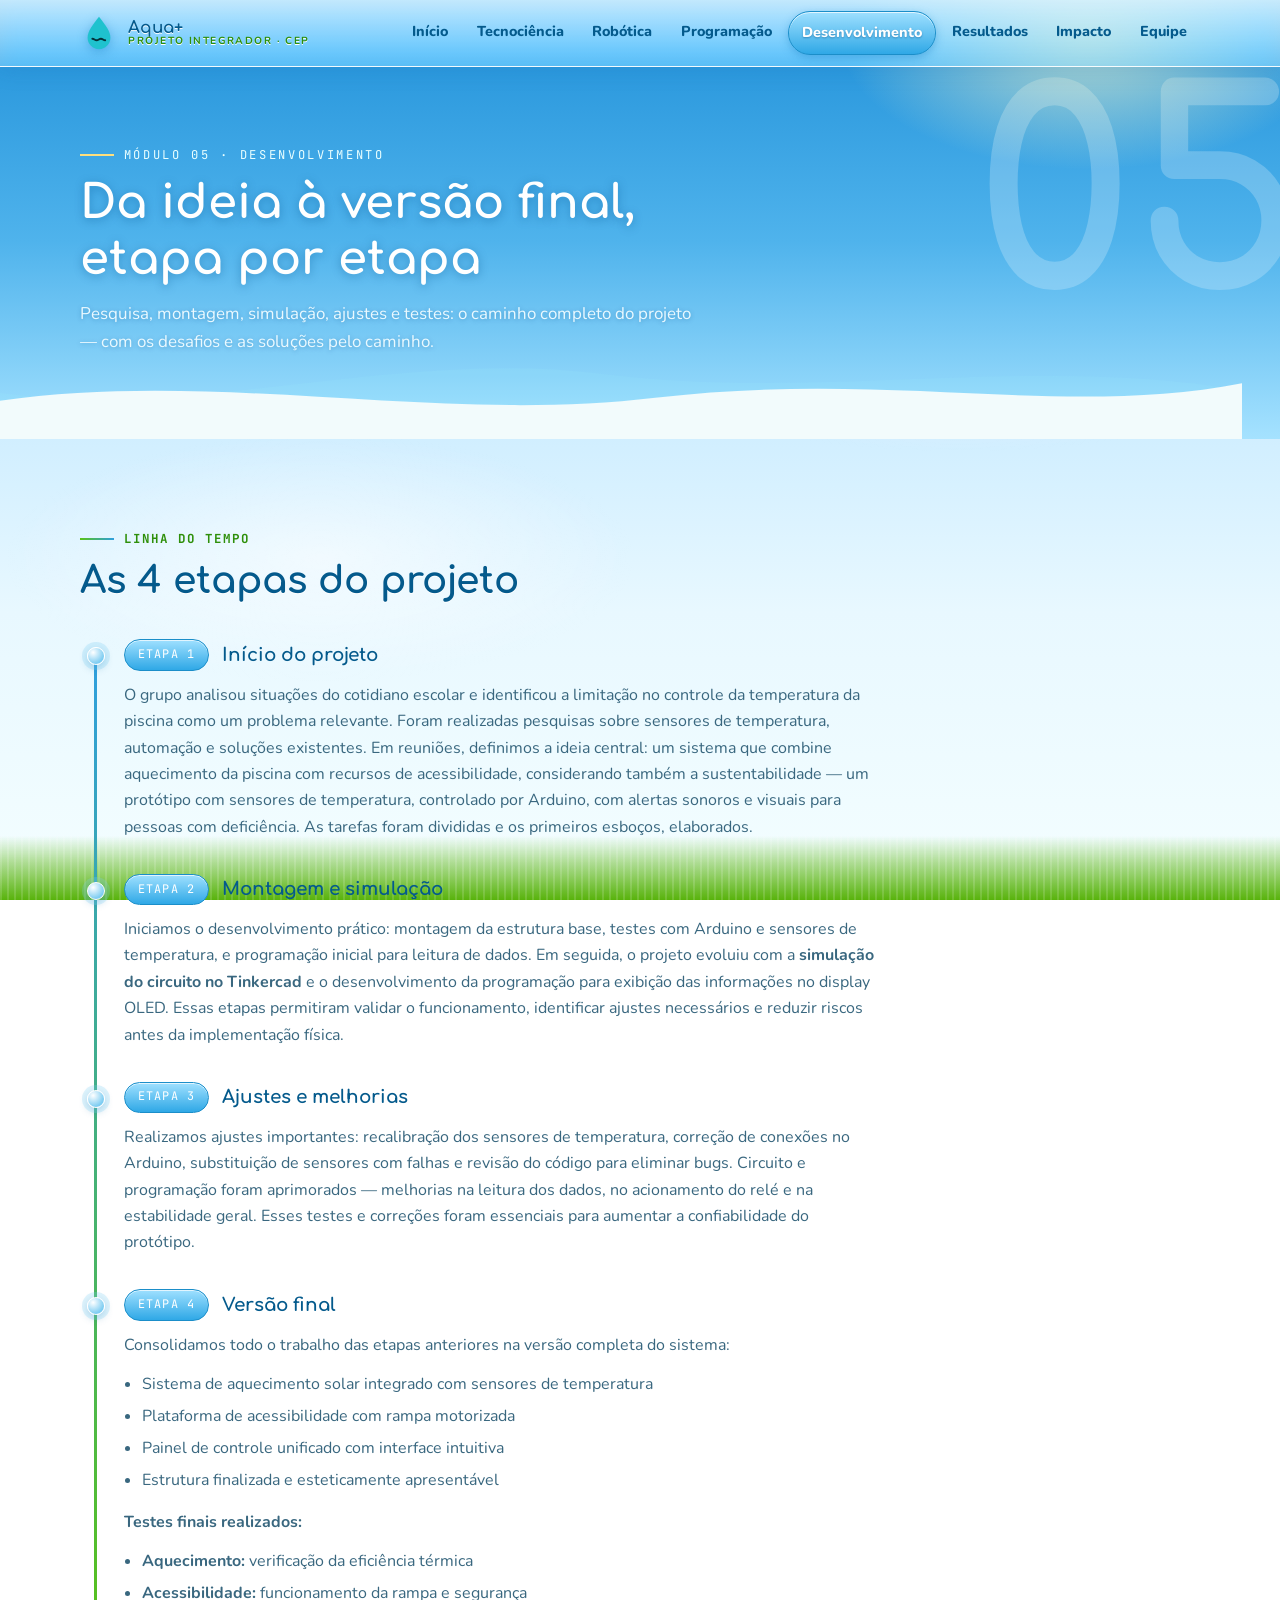
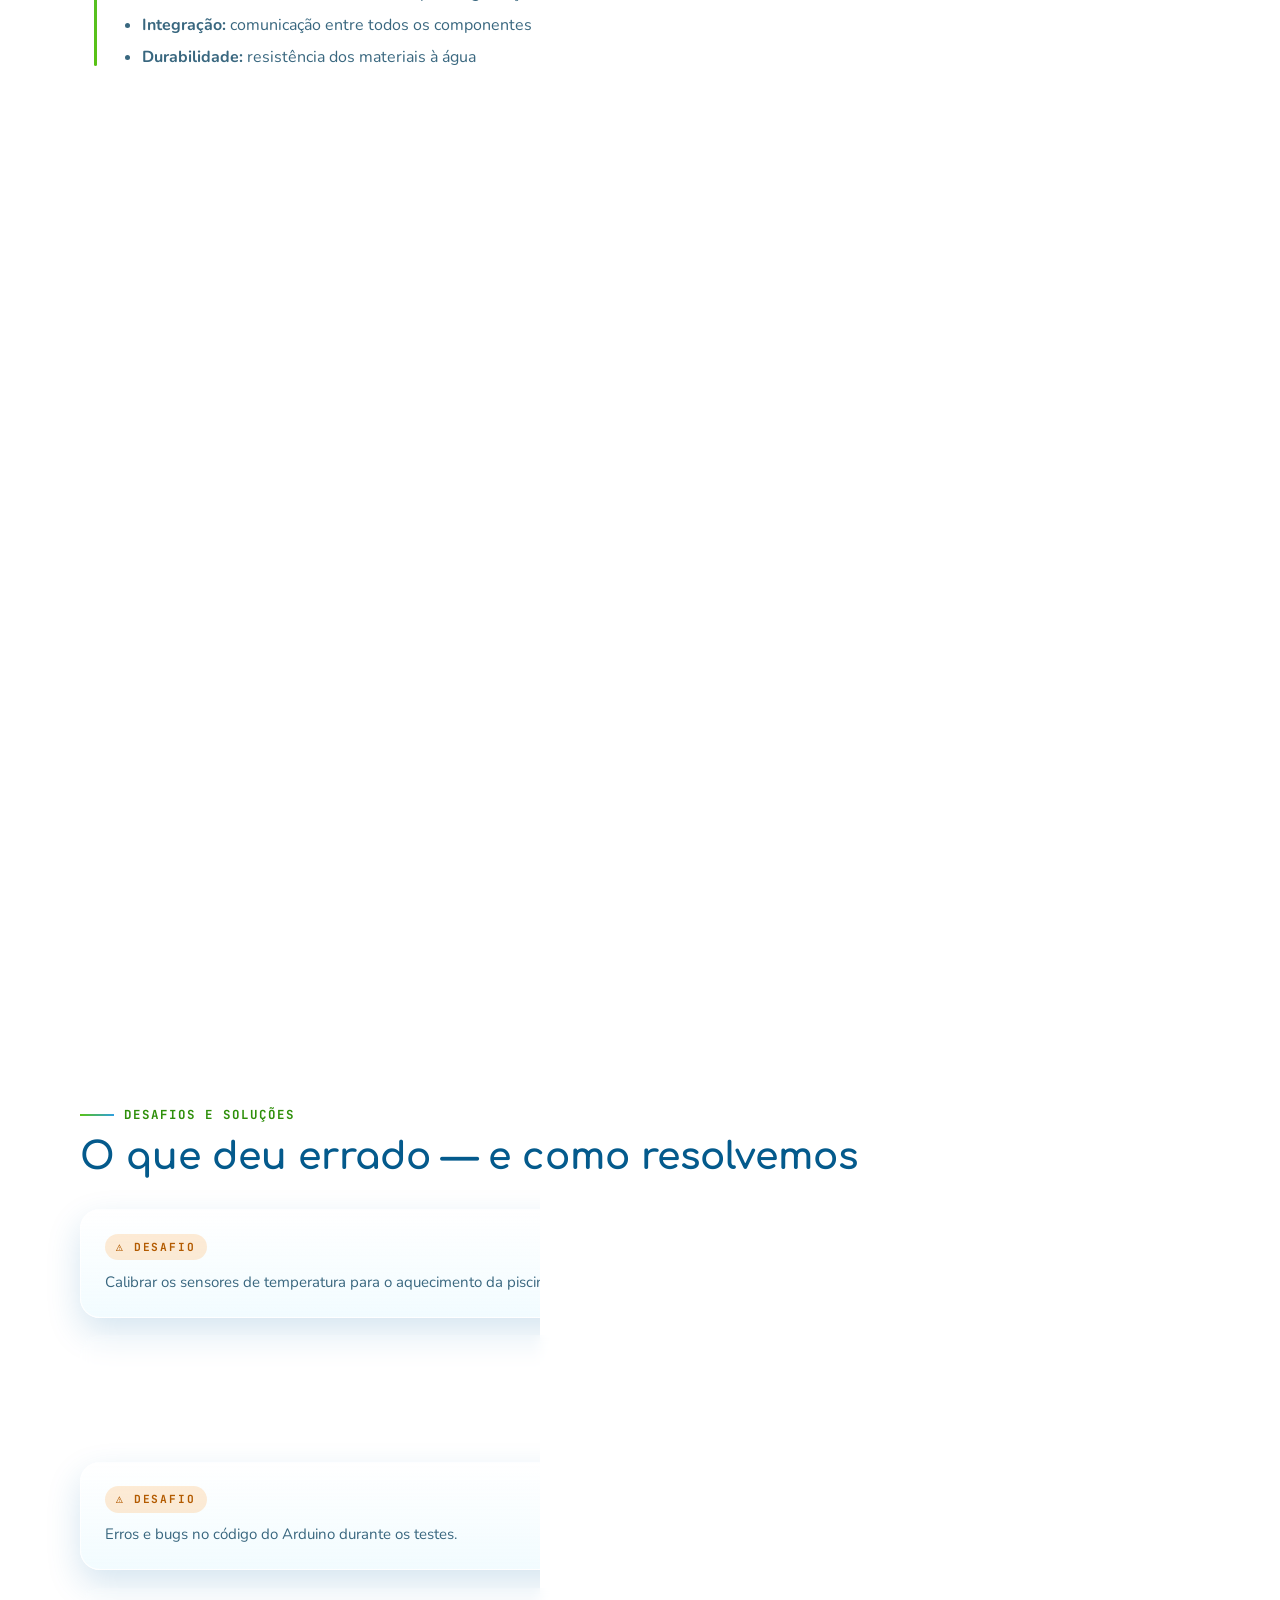
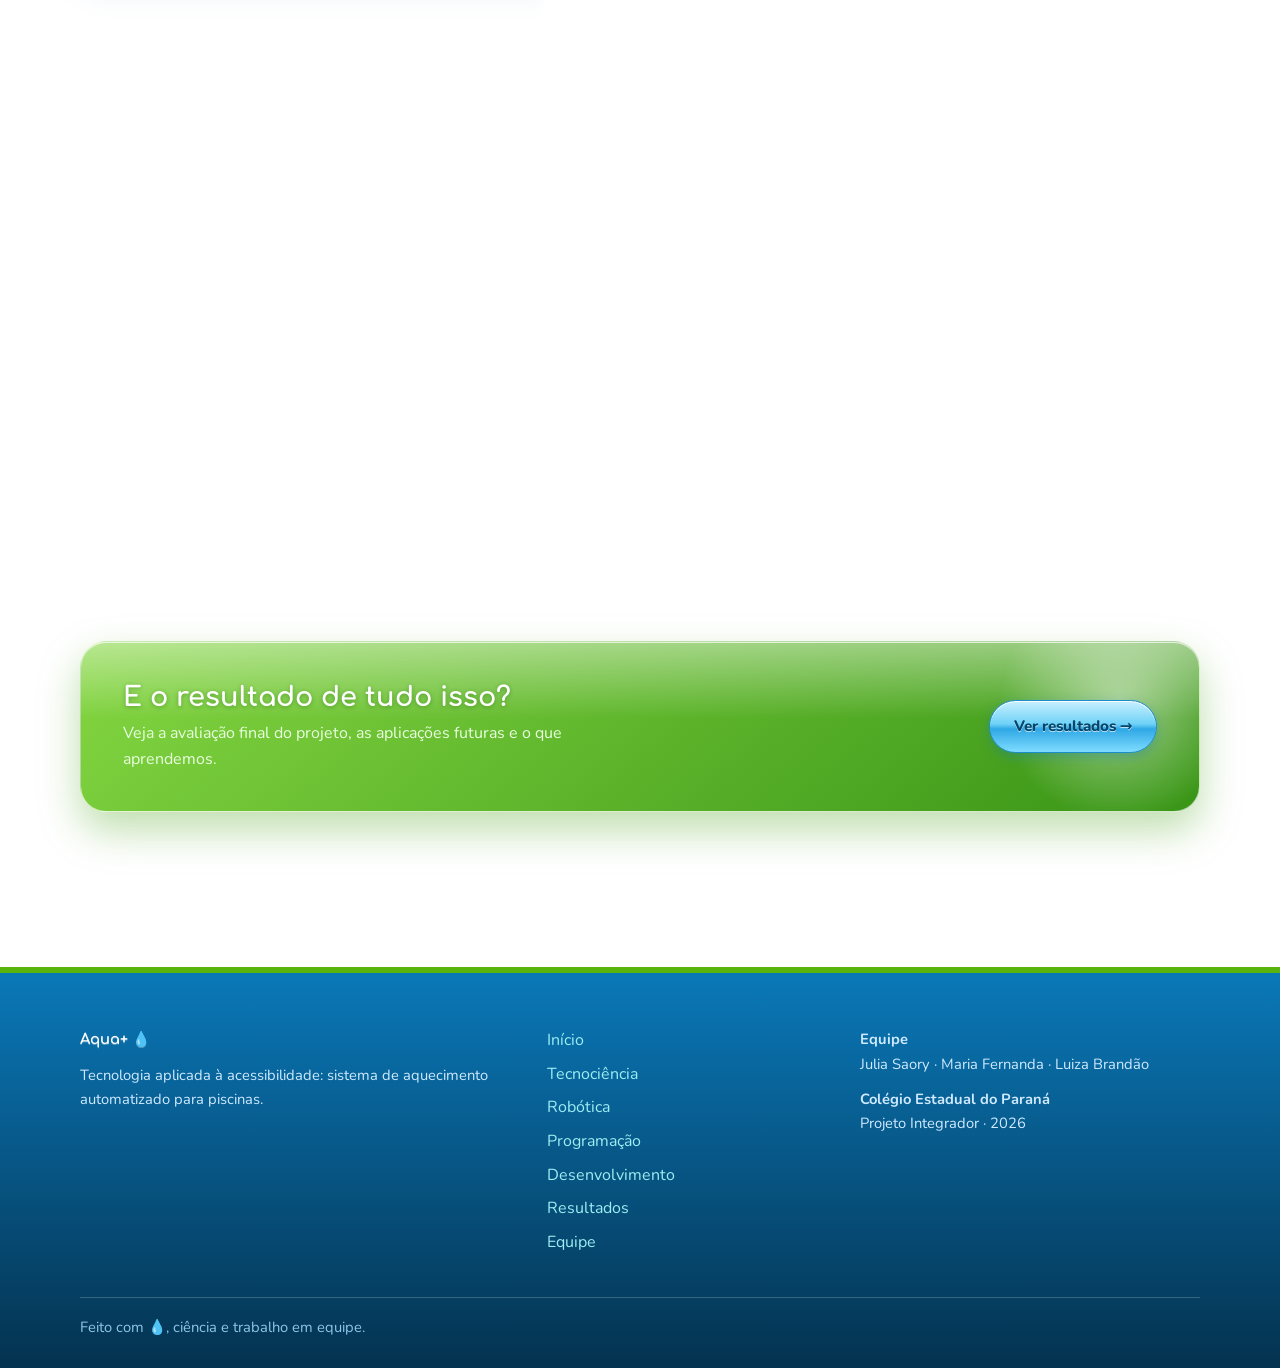
==== commit 884a9d72: "Update desenvolvimento.html" ====
--- a/desenvolvimento.html
+++ b/desenvolvimento.html
@@ -238,7 +238,115 @@
       </div>
     </div>
   </section>
-
+  <!-- ══════════════ CAÇA AOS BUGS + TESTES FINAIS ══════════════ -->
+  <section class="section" style="padding-top:0">
+    <div class="wrap">
+      <div class="grid g2">
+
+        <!-- CAÇA AOS BUGS -->
+        <div class="card reveal">
+          <h3>🐞 Caça aos bugs (Etapa 3)</h3>
+          <p style="color:#3b5e63;font-size:.94rem;margin:.4rem 0 1rem">
+            O código veio da Etapa 2 com <strong>3 erros</strong>. Clique em cada linha com bug para corrigir!
+          </p>
+          <div style="display:grid;gap:.6rem;font-family:var(--mono);font-size:.8rem">
+            <button class="bugline" data-ok="int ALVO = 30;" style="text-align:left;padding:.7rem .9rem;border-radius:10px;border:1px solid rgba(220,120,60,.5);background:rgba(255,230,210,.6);color:#7a3c00;cursor:pointer">int ALVO = 300;  🐞 <em style="font-family:var(--corpo);font-size:.72rem">(dica: 300 °C evaporaria a piscina!)</em></button>
+            <button class="bugline" data-ok="if (t &lt; ALVO) { ligarAquecedor(); }" style="text-align:left;padding:.7rem .9rem;border-radius:10px;border:1px solid rgba(220,120,60,.5);background:rgba(255,230,210,.6);color:#7a3c00;cursor:pointer">if (t &gt; ALVO) { ligarAquecedor(); }  🐞 <em style="font-family:var(--corpo);font-size:.72rem">(dica: aquece quando está ABAIXO do alvo)</em></button>
+            <button class="bugline" data-ok="pinMode(PIN_RELE, OUTPUT);" style="text-align:left;padding:.7rem .9rem;border-radius:10px;border:1px solid rgba(220,120,60,.5);background:rgba(255,230,210,.6);color:#7a3c00;cursor:pointer">pinMode(PIN_RELE, INPUT);  🐞 <em style="font-family:var(--corpo);font-size:.72rem">(dica: o relé precisa RECEBER comandos)</em></button>
+          </div>
+          <p id="bug-placar" style="margin-top:.9rem;font-weight:800;color:#045a8c">Bugs corrigidos: 0/3</p>
+          <p id="bug-fim" hidden style="margin-top:.5rem;font-size:.9rem;color:#1c5a00;background:rgba(226,251,192,.7);border:1px dashed #4aa30c;border-radius:12px;padding:.7rem 1rem">
+            🎉 Código estável! Sensores calibrados e relé obedecendo — caminho livre para a Etapa 4.
+          </p>
+          <script>
+          (function(){
+            var linhas=document.querySelectorAll('.bugline'); if(!linhas.length) return;
+            var fixos=0;
+            linhas.forEach(function(b){
+              b.addEventListener('click',function(){
+                if(b.classList.contains('ok')) return;
+                b.classList.add('ok');
+                b.innerHTML=b.dataset.ok+'  ✅';
+                b.style.border='1px solid #4aa30c';
+                b.style.background='rgba(226,251,192,.7)';
+                b.style.color='#1c5a00';
+                fixos++;
+                document.getElementById('bug-placar').textContent='Bugs corrigidos: '+fixos+'/3';
+                if(fixos===3) document.getElementById('bug-fim').hidden=false;
+              });
+            });
+          })();
+          </script>
+        </div>
+
+        <!-- PAINEL DE TESTES FINAIS -->
+        <div class="card reveal">
+          <h3>🏁 Painel de testes finais (Etapa 4)</h3>
+          <p style="color:#3b5e63;font-size:.94rem;margin:.4rem 0 1rem">
+            Execute os quatro testes realizados pela equipe na versão final:
+          </p>
+          <div id="tes-banco" style="height:96px;border-radius:14px;border:1px solid rgba(255,255,255,.8);background:linear-gradient(180deg,#062733,#04141d);display:flex;align-items:center;justify-content:center;gap:.8rem;font-size:1.8rem;position:relative;overflow:hidden;box-shadow:0 0 0 5px rgba(255,255,255,.25)">🏁</div>
+          <div style="display:flex;flex-wrap:wrap;gap:.5rem;margin-top:1rem">
+            <button data-tes="aq" style="padding:.5rem .9rem;border-radius:999px;border:1px solid #b35b00;background:linear-gradient(180deg,#ffe9c0,#ff9a2e);color:#7a3c00;font-weight:800;cursor:pointer">🔥 Aquecimento</button>
+            <button data-tes="ac" style="padding:.5rem .9rem;border-radius:999px;border:1px solid #4aa30c;background:linear-gradient(180deg,#e2fbc0,#59c214);color:#1c5a00;font-weight:800;cursor:pointer">🦽 Acessibilidade</button>
+            <button data-tes="in" style="padding:.5rem .9rem;border-radius:999px;border:1px solid #1b8ec9;background:linear-gradient(180deg,#c9f0ff,#2fa8e6);color:#04466c;font-weight:800;cursor:pointer">🔗 Integração</button>
+            <button data-tes="du" style="padding:.5rem .9rem;border-radius:999px;border:1px solid #0a78b8;background:linear-gradient(180deg,#d9f6f8,#39c4f0);color:#04466c;font-weight:800;cursor:pointer">💧 Durabilidade</button>
+          </div>
+          <p id="tes-msg" aria-live="polite" style="margin-top:.9rem;font-size:.88rem;color:#3b5e63;min-height:2.4em"></p>
+          <script>
+          (function(){
+            var banco=document.getElementById('tes-banco'); if(!banco) return;
+            var msg=document.getElementById('tes-msg');
+            function roda(t,btn){
+              banco.innerHTML='';
+              if(t=='aq'){
+                var s=document.createElement('span'); s.textContent='🌡️';
+                var v=document.createElement('b'); v.style.cssText='font-size:1.1rem;color:#9deef3;font-family:var(--mono)';
+                banco.append(s,v);
+                var t0=performance.now();
+                (function f(now){ var p=Math.min(1,(now-t0)/1800);
+                  v.textContent=(20+10*p).toFixed(1)+' °C';
+                  if(p<1) requestAnimationFrame(f); })(t0);
+                msg.textContent='🔥 Teste de aquecimento: eficiência térmica verificada ✓';
+              }
+              if(t=='ac'){
+                var r=document.createElement('span'); r.textContent='🦽'; r.style.position='absolute';
+                banco.appendChild(r);
+                r.animate([{left:'6%'},{left:'82%'}],{duration:2200,easing:'ease-in-out'});
+                msg.textContent='🦽 Teste de acessibilidade: rampa funciona com segurança ✓';
+              }
+              if(t=='in'){
+                ['📡','','⚙️'].forEach(function(e,i){
+                  var s=document.createElement('span'); s.textContent=e; s.style.opacity='.25';
+                  banco.appendChild(s);
+                  setTimeout(function(){ s.style.opacity='1'; s.style.transform='scale(1.25)';
+                    setTimeout(function(){s.style.transform='scale(1)';},250); }, i*600);
+                });
+                msg.textContent='🔗 Teste de integração: sensor → Arduino → atuadores conversando ✓';
+              }
+              if(t=='du'){
+                var m=document.createElement('span'); m.textContent='🧱'; banco.appendChild(m);
+                for(var i=0;i<4;i++){
+                  var g=document.createElement('span'); g.textContent='💧';
+                  g.style.cssText='position:absolute;top:-20px;left:'+(20+i*18)+'%';
+                  banco.appendChild(g);
+                  g.animate([{transform:'translateY(0)',opacity:1},{transform:'translateY(70px)',opacity:0}],
+                    {duration:900,delay:i*220,easing:'ease-in'});
+                }
+                msg.textContent='💧 Teste de durabilidade: materiais resistem à água ✓';
+              }
+              if(!btn.dataset.ok){ btn.dataset.ok='1'; btn.textContent=btn.textContent+' ✓'; }
+            }
+            document.querySelectorAll('[data-tes]').forEach(function(b){
+              b.addEventListener('click',function(){roda(b.dataset.tes,b);});
+            });
+          })();
+          </script>
+        </div>
+
+      </div>
+    </div>
+  </section>
   <!-- CTA -->
   <section class="section" style="padding-top:0">
     <div class="wrap">
